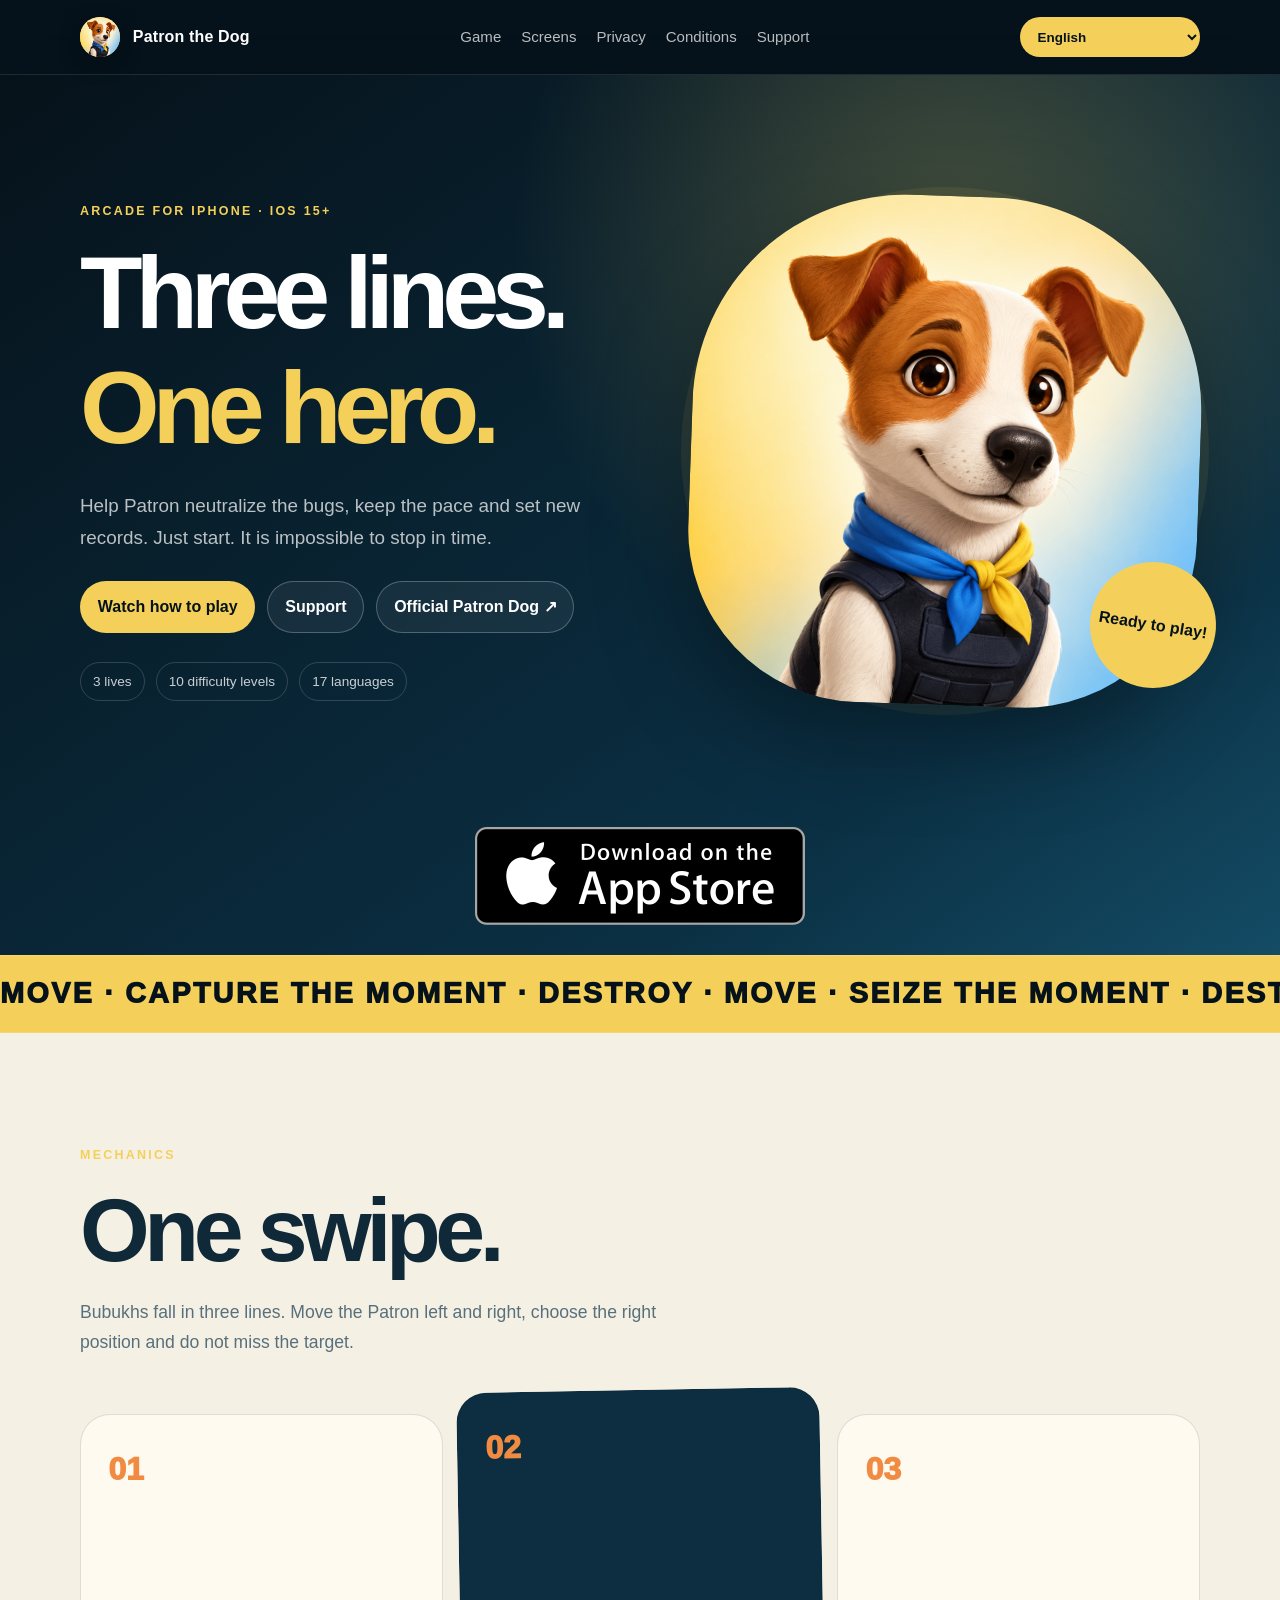
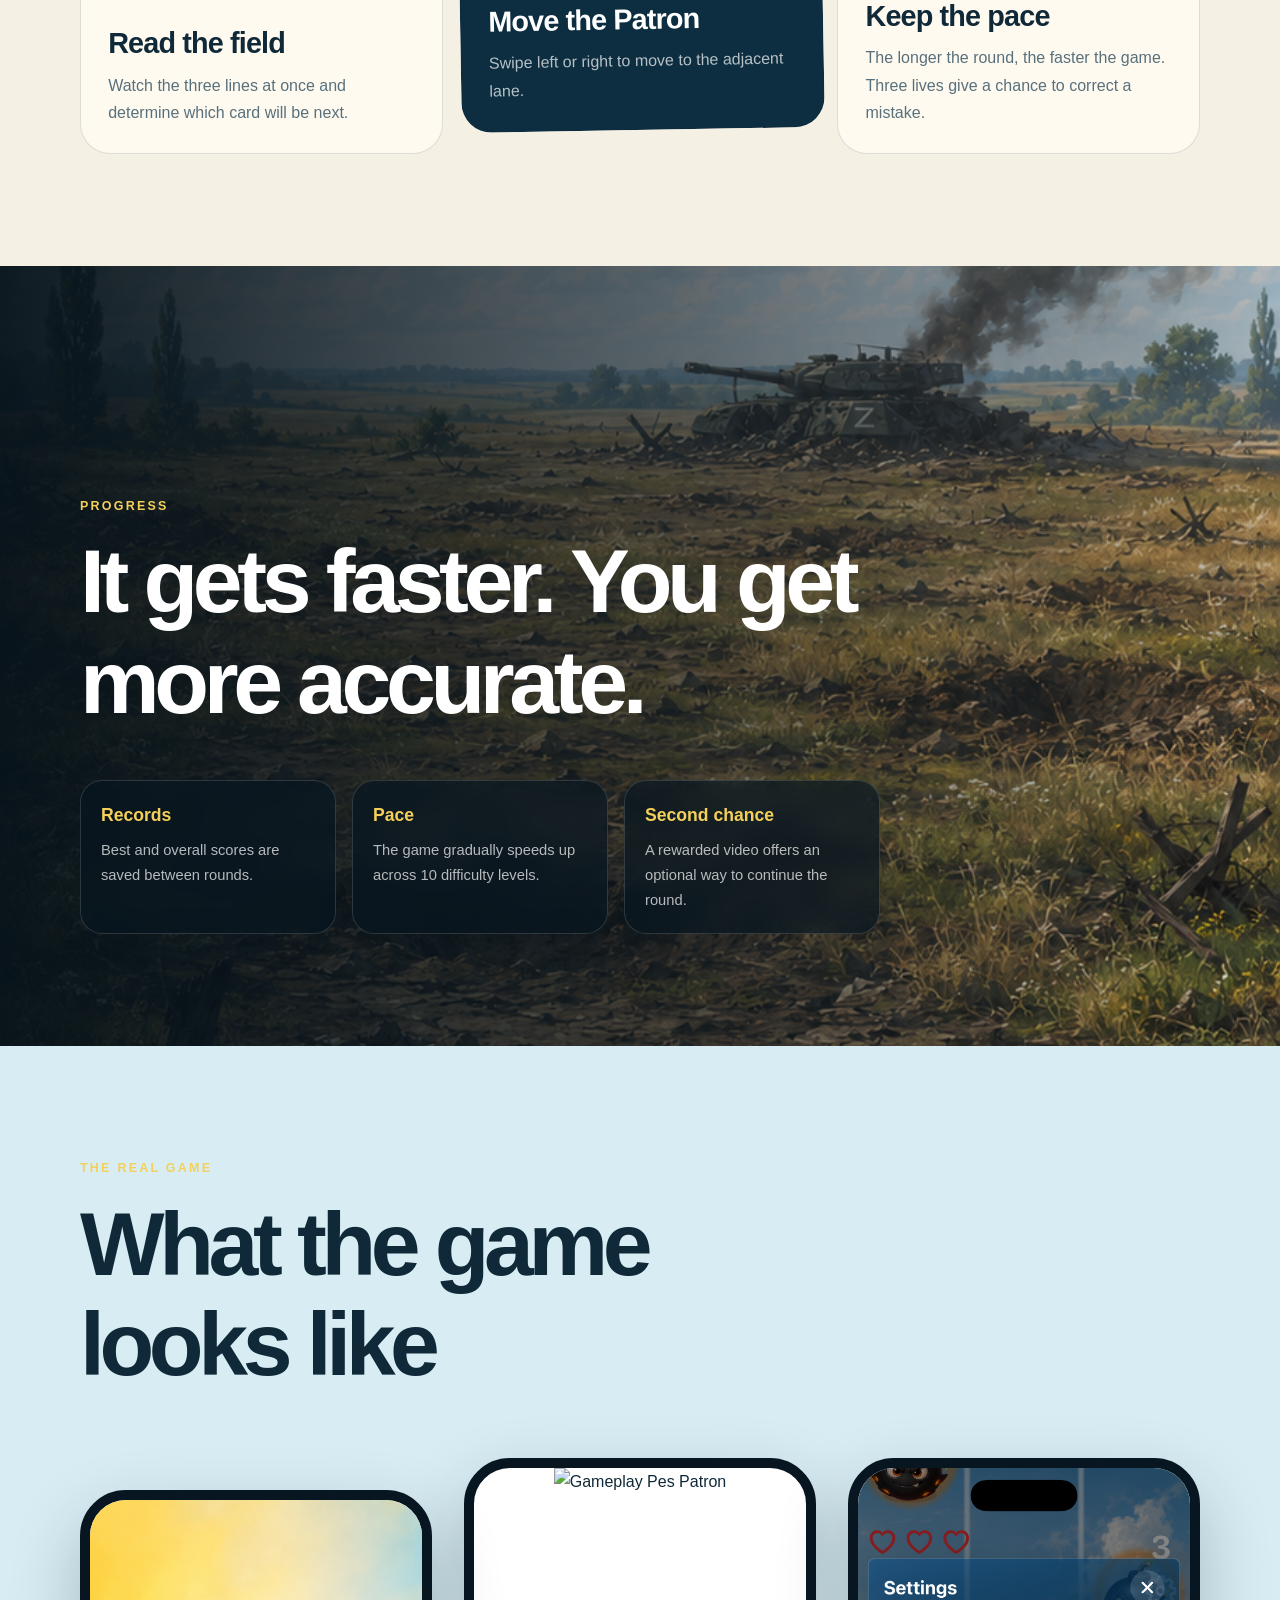
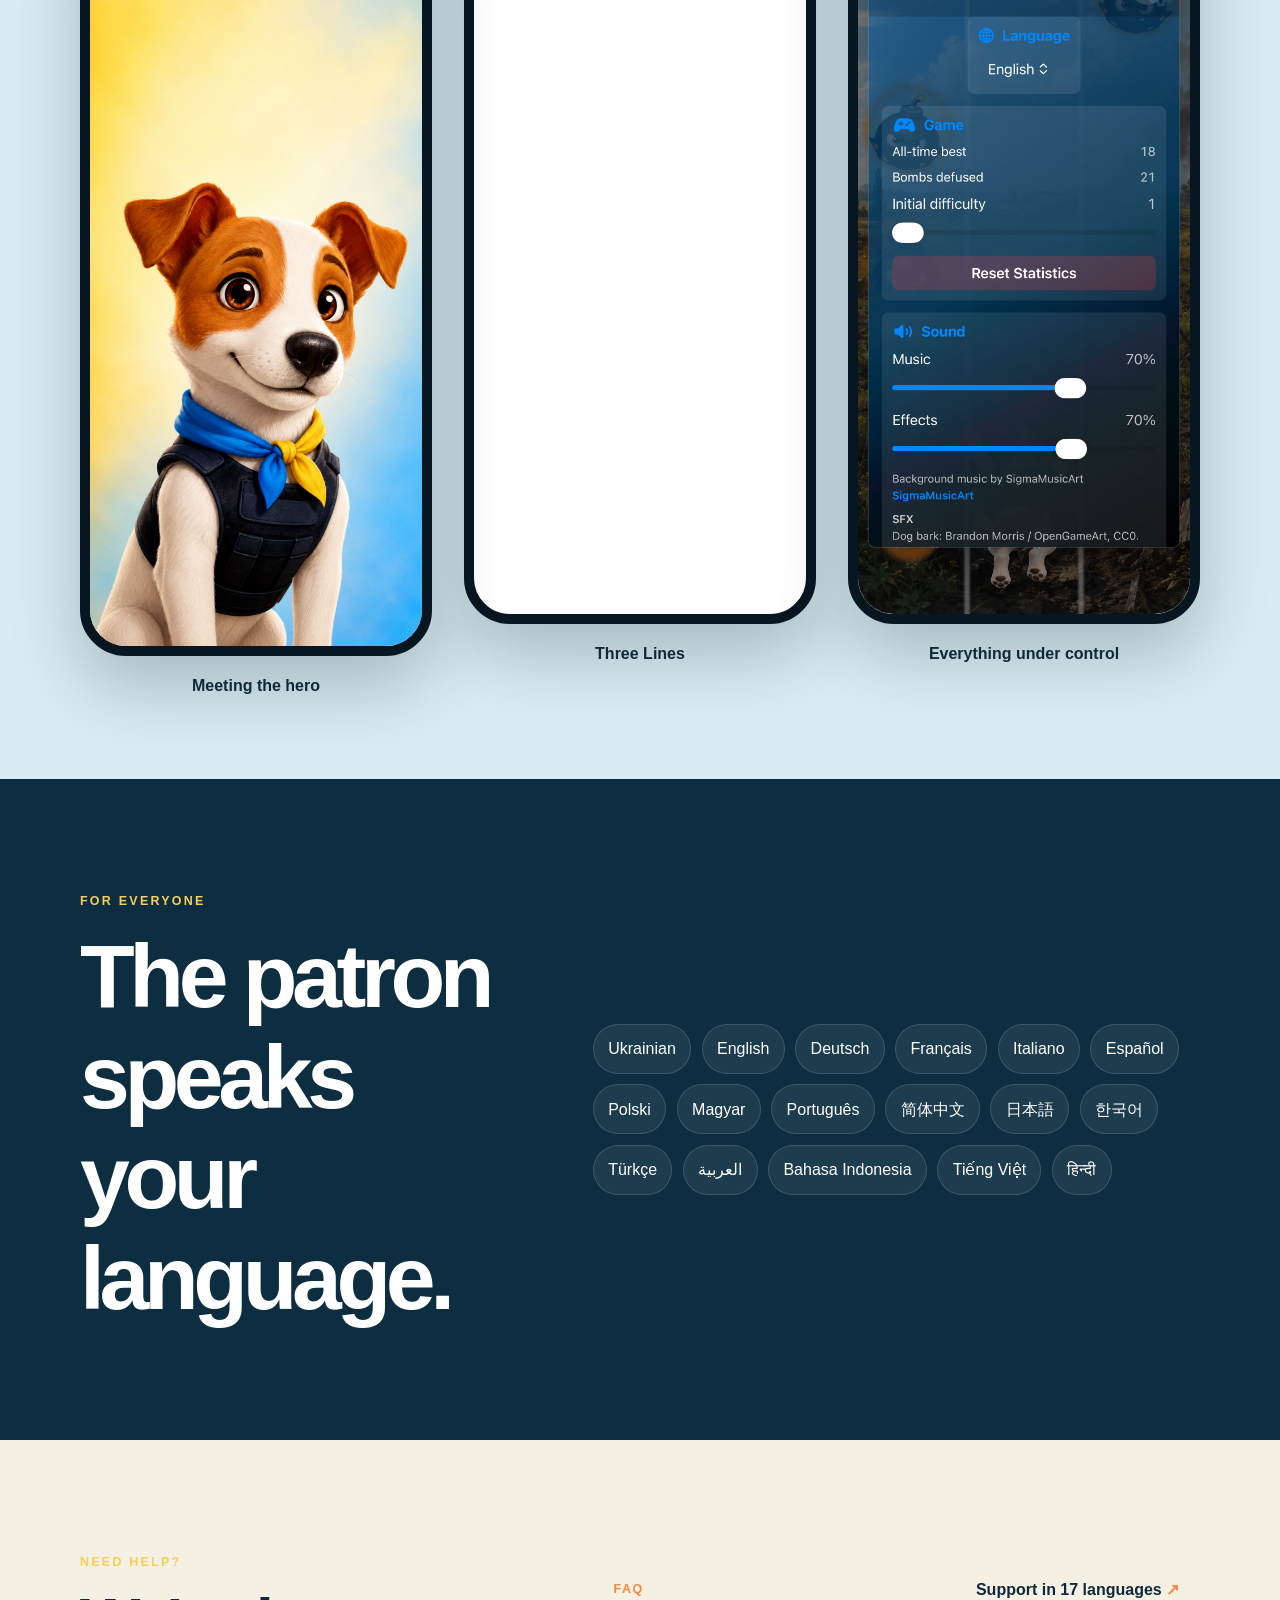
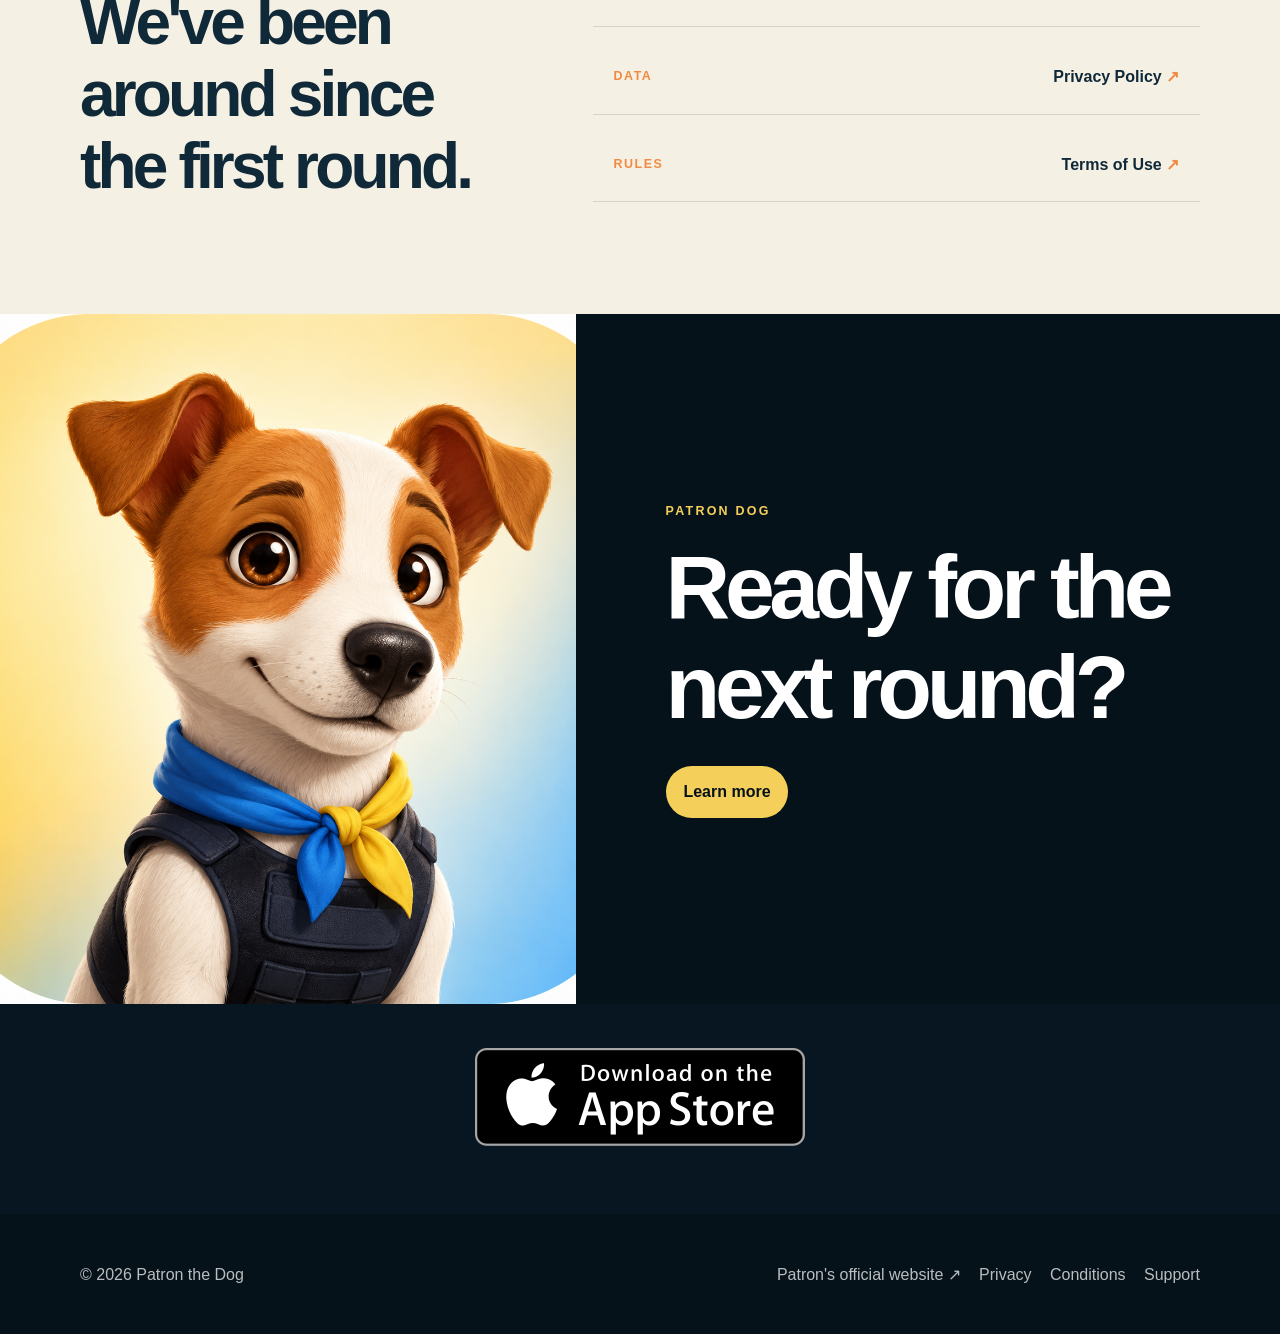
==== index.html @ f73c4d69 "Current public site" ====
<!doctype html>
<html lang="uk">
<head>
  <meta charset="utf-8">
  <meta name="viewport" content="width=device-width, initial-scale=1">
  <meta name="theme-color" content="#071621">
  <meta name="description" content="Пес Патрон — аркадна гра для iPhone про реакцію, три лінії та знешкодження бубухів.">
  <meta property="og:title" content="Пес Патрон — мобільна аркада">
  <meta property="og:description" content="Три лінії. Один відважний пес. Жодного зайвого бубуха.">
  <meta property="og:image" content="images/patron-portrait.png">
  <title>Пес Патрон — мобільна аркада</title>
  <link rel="icon" type="image/png" href="images/patron-portrait.png">
  <link rel="apple-touch-icon" href="images/patron-portrait.png">
  <link rel="stylesheet" href="site.css?v=5">
  <script src="page-translations.js?v=20260727-4" defer></script>
  <script src="site-i18n.js?v=20260727-3" defer></script>
  <script src="arcade-compliance.js?v=20260727-4" defer></script>
</head>
<body class="home" data-page="home">
  <a class="skip-link" href="#main" data-i18n="skip">Перейти до вмісту</a>
  <header class="topbar">
    <div class="shell topbar-inner">
      <a class="brand" href="index.html"><img class="brand-mark" src="images/patron-portrait.png" alt=""><span data-i18n="brand">Пес Патрон</span></a>
      <nav class="nav" aria-label="Навігація сайту" data-i18n-aria="navLabel">
        <a class="nav-link" href="#game" data-i18n="game">Гра</a>
        <a class="nav-link" href="#screens" data-i18n="screens">Екрани</a>
        <a class="nav-link" href="privacy.html" data-i18n="privacy">Конфіденційність</a>
        <a class="nav-link" href="terms.html" data-i18n="terms">Умови</a>
        <a class="nav-link" href="support.html" data-i18n="support">Підтримка</a>
      </nav>
      <div data-language-switcher></div>
    </div>
  </header>

  <main id="main">
    <section class="game-hero" data-page-fragment="hero">
      <div class="shell game-hero-grid">
        <div class="hero-copy">
          <p class="game-kicker">Аркада для iPhone · iOS 15+</p>
          <h1>Три лінії.<br><em>Один герой.</em></h1>
          <p class="hero-summary">Допоможіть Патрону знешкоджувати бубухи, тримати темп і ставити нові рекорди. Просто почати. Неможливо вчасно зупинитися.</p>
          <div class="hero-actions">
            <a class="button primary" href="#game">Дивитися, як грати</a>
            <a class="button ghost" href="support.html">Підтримка</a>
            <a class="button ghost" href="https://linktr.ee/patron_dsns" target="_blank" rel="noreferrer">Офіційний Пес Патрон ↗</a>
          </div>
          <div class="hero-facts"><span>3 життя</span><span>10 рівнів складності</span><span>17 мов</span></div>
        </div>
        <div class="hero-character">
          <div class="sun-disc"></div>
          <img src="images/patron-portrait.png" alt="Пес Патрон у синьо-жовтій хустці">
          <span class="hero-sticker">Готовий<br>до гри!</span>
        </div>
      </div>
      <div class="marquee" aria-hidden="true"><div>РУХАЙСЯ · ЛОВИ МОМЕНТ · ЗНЕШКОДЖУЙ · РУХАЙСЯ · ЛОВИ МОМЕНТ · ЗНЕШКОДЖУЙ ·</div></div>
    </section>

    <section class="game-section" id="game" data-page-fragment="game">
      <div class="shell">
        <div class="section-heading">
          <p class="game-kicker">Механіка</p>
          <h2>Один свайп.<br>Миттєве рішення.</h2>
          <p>Бубухи падають трьома лініями. Переміщуйте Патрона ліворуч і праворуч, обирайте правильну позицію та не пропускайте ціль.</p>
        </div>
        <div class="mechanic-grid">
          <article class="mechanic-card"><span>01</span><h3>Читайте поле</h3><p>Стежте одразу за трьома лініями й визначайте, який бубух буде наступним.</p></article>
          <article class="mechanic-card featured"><span>02</span><h3>Рухайте Патрона</h3><p>Проведіть пальцем ліворуч або праворуч, щоб перейти на сусідню лінію.</p></article>
          <article class="mechanic-card"><span>03</span><h3>Тримайте темп</h3><p>Що довше триває раунд, то швидша гра. Три життя дають шанс виправити помилку.</p></article>
        </div>
      </div>
    </section>

    <section class="battle-section" data-page-fragment="progress">
      <div class="battle-backdrop" role="img" aria-label="Ігрове поле з трьома лініями"></div>
      <div class="shell battle-copy">
        <p class="game-kicker">Прогрес</p>
        <h2>Стає швидше.<br>Ви стаєте точнішими.</h2>
        <div class="battle-points">
          <div><strong>Рекорди</strong><span>Найкращий і загальний рахунок зберігаються між раундами.</span></div>
          <div><strong>Темп</strong><span>Гра поступово прискорюється протягом 10 рівнів складності.</span></div>
          <div><strong>Другий шанс</strong><span>Винагороджуване відео дозволяє добровільно продовжити раунд.</span></div>
        </div>
      </div>
    </section>

    <section class="game-section screens-section" id="screens" data-page-fragment="screens">
      <div class="shell">
        <div class="section-heading wide">
          <div><p class="game-kicker">Справжня гра</p><h2>Як виглядає гра</h2></div>
        </div>
        <div class="phone-gallery">
          <figure class="phone phone-center"><div class="phone-screen"><img src="images/launch.png" alt="Стартовий екран із Патроном"></div><figcaption>Знайомство з героєм</figcaption></figure>
          <figure class="phone phone-tall"><div class="phone-screen"><img src="images/screenshot-gameplay.png?v=20260727-3" alt="Ігровий процес Пес Патрон"></div><figcaption>Три лінії</figcaption></figure>
          <figure class="phone phone-tall"><div class="phone-screen"><img src="images/screenshot-settings.png?v=20260727-3" alt=""></div><figcaption>Усе під контролем</figcaption></figure>
        </div>
      </div>
    </section>

    <section class="languages-band" data-page-fragment="languages">
      <div class="shell languages-grid">
        <div><p class="game-kicker">Для всіх</p><h2>Патрон говорить<br>вашою мовою.</h2></div>
        <div class="language-cloud" aria-label="Підтримувані мови">
          <span>Українська</span><span>English</span><span>Deutsch</span><span>Français</span><span>Italiano</span><span>Español</span><span>Polski</span><span>Magyar</span><span>Português</span><span>简体中文</span><span>日本語</span><span>한국어</span><span>Türkçe</span><span>العربية</span><span>Bahasa Indonesia</span><span>Tiếng Việt</span><span>हिन्दी</span>
        </div>
      </div>
    </section>

    <section class="game-section support-strip" data-page-fragment="support">
      <div class="shell support-strip-grid">
        <div><p class="game-kicker">Потрібна допомога?</p><h2>Ми поруч із першого раунду.</h2></div>
        <div class="support-links">
          <a href="support.html"><span>FAQ</span><strong>Підтримка 17 мовами</strong></a>
          <a href="privacy.html"><span>Дані</span><strong>Політика конфіденційності</strong></a>
          <a href="terms.html"><span>Правила</span><strong>Умови використання</strong></a>
        </div>
      </div>
    </section>

    <section class="final-game-cta" data-page-fragment="cta">
      <img src="images/patron-portrait.png" alt="" aria-hidden="true">
      <div><p class="game-kicker">Пес Патрон</p><h2>Готові до<br>наступного раунду?</h2><a class="button primary" href="support.html">Дізнатися більше</a></div>
    </section>

    <section class="app-store-band app-store-band-bottom" aria-label="App Store">
      <div class="shell app-store-band-inner">
        <a class="app-store-badge-link" href="https://apps.apple.com/" target="_blank" rel="noreferrer" aria-label="Download on the App Store">
          <img class="app-store-badge" src="images/app-store-badge.png" alt="Download on the App Store">
        </a>
      </div>
    </section>
  </main>

  <footer class="footer"><div class="shell footer-inner"><span>© 2026 <span data-i18n="brand">Пес Патрон</span></span><div class="footer-links"><a href="https://linktr.ee/patron_dsns" target="_blank" rel="noreferrer" data-i18n="officialSite">Офіційний сайт Патрона ↗</a><a href="privacy.html" data-i18n="privacy">Конфіденційність</a><a href="terms.html" data-i18n="terms">Умови</a><a href="support.html" data-i18n="support">Підтримка</a></div></div></footer>
</body>
</html>
---- site.css ----
:root {
  --ink: #06121a;
  --navy: #071621;
  --blue: #0c2e40;
  --blue-light: #164b64;
  --paper: #f5f0e4;
  --paper-2: #fffaf0;
  --text: #102938;
  --muted: #58707c;
  --line: rgba(16, 41, 56, 0.14);
  --yellow: #f4d05b;
  --orange: #f18b42;
  --teal: #63c5df;
  --sand: #9b783b;
  --white: #ffffff;
  --max: 1120px;
  --reading: 790px;
  --shadow: 0 24px 70px rgba(7, 22, 33, 0.12);
}

* {
  box-sizing: border-box;
}

html {
  scroll-behavior: smooth;
}

body {
  margin: 0;
  color: var(--text);
  background:
    radial-gradient(circle at 10% 12%, rgba(99, 197, 223, 0.12), transparent 24rem),
    linear-gradient(180deg, var(--paper-2), var(--paper));
  font-family: "Avenir Next", "Trebuchet MS", "Segoe UI", sans-serif;
  line-height: 1.7;
  text-rendering: optimizeLegibility;
  -webkit-font-smoothing: antialiased;
}

a {
  color: inherit;
  text-decoration: none;
}

a:not(.brand):not(.nav-link):not(.button):not(.page-card) {
  text-decoration-color: rgba(16, 41, 56, 0.35);
  text-underline-offset: 0.18em;
}

.shell {
  width: min(var(--max), calc(100% - 32px));
  margin-inline: auto;
}

.skip-link {
  position: fixed;
  top: 12px;
  left: 12px;
  z-index: 100;
  padding: 0.65rem 0.9rem;
  border-radius: 999px;
  color: var(--white);
  background: var(--ink);
  transform: translateY(-180%);
}

.skip-link:focus {
  transform: none;
}

.topbar {
  position: sticky;
  top: 0;
  z-index: 50;
  border-bottom: 1px solid rgba(255, 255, 255, 0.1);
  color: var(--white);
  background: rgba(6, 18, 26, 0.93);
  backdrop-filter: blur(18px);
}

.topbar-inner {
  min-height: 74px;
  display: flex;
  align-items: center;
  justify-content: space-between;
  gap: 1.5rem;
}

.brand {
  display: inline-flex;
  align-items: center;
  gap: 0.8rem;
  font-weight: 800;
  letter-spacing: 0.01em;
}

.brand-mark {
  width: 2.5rem;
  height: 2.5rem;
  display: block;
  flex: 0 0 2.5rem;
  border-radius: 50%;
  object-fit: cover;
  object-position: center 28%;
  background: var(--yellow);
  box-shadow: 0 8px 22px rgba(0, 0, 0, 0.25);
}

.nav {
  display: flex;
  align-items: center;
  gap: 1.25rem;
}

.nav-link {
  color: rgba(255, 255, 255, 0.72);
  font-size: 0.94rem;
  transition: color 160ms ease;
}

.nav-link:hover,
.nav-link[aria-current="page"] {
  color: var(--yellow);
}

.nav-link.button {
  padding: 0.62rem 0.92rem;
  color: var(--ink);
  background: var(--yellow);
  border-radius: 999px;
  font-weight: 800;
}

.legal-hero {
  position: relative;
  overflow: hidden;
  color: var(--white);
  background:
    radial-gradient(circle at 82% 15%, rgba(244, 208, 91, 0.23), transparent 20rem),
    radial-gradient(circle at 12% 88%, rgba(99, 197, 223, 0.22), transparent 24rem),
    linear-gradient(145deg, var(--navy), var(--blue) 72%, var(--blue-light));
}

.legal-hero::after {
  content: "";
  position: absolute;
  right: 7%;
  bottom: -5.5rem;
  width: 17rem;
  height: 17rem;
  border: 2.8rem dotted rgba(255, 255, 255, 0.08);
  border-radius: 50%;
  transform: rotate(17deg);
}

.legal-hero-inner {
  position: relative;
  z-index: 1;
  min-height: 400px;
  display: grid;
  align-content: center;
  padding-block: 5.5rem;
}

.language-control {
  width: fit-content;
  display: grid;
  grid-template-columns: auto minmax(180px, 1fr);
  align-items: center;
  gap: 0.75rem;
  margin-bottom: 1.5rem;
  padding: 0.45rem 0.5rem 0.45rem 0.85rem;
  border: 1px solid rgba(255, 255, 255, 0.18);
  border-radius: 999px;
  color: rgba(255, 255, 255, 0.75);
  background: rgba(255, 255, 255, 0.07);
  font-size: 0.84rem;
  font-weight: 700;
}

.language-control select {
  min-height: 38px;
  padding: 0 2.2rem 0 0.85rem;
  border: 0;
  border-radius: 999px;
  color: var(--ink);
  background: var(--yellow);
  font: inherit;
  font-weight: 800;
  cursor: pointer;
}

.topbar .language-control {
  flex: 0 0 auto;
  grid-template-columns: 1fr;
  gap: 0;
  margin: 0;
  padding: 0;
  border: 0;
  background: transparent;
}

.topbar .language-control label {
  position: absolute;
  width: 1px;
  height: 1px;
  overflow: hidden;
  clip: rect(0 0 0 0);
  white-space: nowrap;
}

.topbar .language-control select {
  min-height: 40px;
  max-width: 180px;
}

[dir="rtl"] .language-control select {
  padding: 0 0.85rem 0 2.2rem;
}

.kicker {
  margin: 0 0 0.8rem;
  color: var(--yellow);
  font-size: 0.78rem;
  font-weight: 800;
  letter-spacing: 0.16em;
  text-transform: uppercase;
}

h1,
h2,
h3 {
  line-height: 1.12;
  letter-spacing: -0.03em;
  hyphens: none;
  overflow-wrap: normal;
  word-break: normal;
}

h1 {
  max-width: 820px;
  margin: 0;
  font-size: clamp(2.9rem, 7vw, 6.4rem);
}

.legal-hero .lead {
  max-width: 700px;
  margin: 1.25rem 0 0;
  color: rgba(255, 255, 255, 0.74);
  font-size: clamp(1.05rem, 2vw, 1.3rem);
}

.hero-actions {
  display: flex;
  flex-wrap: wrap;
  gap: 0.75rem;
  margin-top: 1.7rem;
}

.button {
  display: inline-flex;
  align-items: center;
  justify-content: center;
  min-height: 48px;
  padding: 0.72rem 1.05rem;
  border: 1px solid transparent;
  border-radius: 999px;
  font-weight: 800;
}

.button.primary {
  color: var(--ink);
  background: var(--yellow);
}

.button.ghost {
  color: var(--white);
  border-color: rgba(255, 255, 255, 0.25);
  background: rgba(255, 255, 255, 0.06);
}

.app-store-band {
  width: 100%;
}

.app-store-band-top {
  padding: 2rem 0 1.85rem;
}

.app-store-band-bottom {
  padding: 2.75rem 0 4.25rem;
}

.app-store-band-inner {
  display: flex;
  justify-content: center;
}

.app-store-badge-link {
  display: inline-block;
}

.app-store-badge {
  display: block;
  width: min(330px, 82vw);
  height: auto;
}

.content-wrap {
  display: grid;
  grid-template-columns: minmax(0, var(--reading)) 220px;
  gap: 4rem;
  align-items: start;
  padding-block: 5rem;
}

.document h2,
.support-section h2 {
  margin: 3.4rem 0 1rem;
  font-size: clamp(1.75rem, 4vw, 2.55rem);
}

.document h2:first-child {
  margin-top: 0;
}

.document h3 {
  margin: 2.2rem 0 0.7rem;
  font-size: 1.2rem;
}

.document p,
.document li {
  color: #365361;
}

.document a,
.faq a {
  text-decoration: underline;
  text-decoration-thickness: 1px;
}

.document ul {
  padding-left: 1.25rem;
}

.document li + li {
  margin-top: 0.5rem;
}

.summary {
  padding: 1.4rem;
  border: 1px solid rgba(241, 139, 66, 0.24);
  border-radius: 22px;
  background: rgba(244, 208, 91, 0.16);
}

.summary strong {
  display: block;
  margin-bottom: 0.35rem;
  color: var(--text);
}

.toc {
  position: sticky;
  top: 104px;
  padding: 1.25rem;
  border: 1px solid var(--line);
  border-radius: 20px;
  background: rgba(255, 250, 240, 0.78);
}

.toc strong {
  display: block;
  margin-bottom: 0.65rem;
}

.toc a {
  display: block;
  padding: 0.32rem 0;
  color: var(--muted);
  font-size: 0.9rem;
}

.toc a:hover {
  color: var(--text);
}

.support-main {
  padding-block: 5rem;
}

.support-intro {
  display: grid;
  grid-template-columns: repeat(3, 1fr);
  gap: 1rem;
}

.stat-card {
  min-height: 160px;
  padding: 1.4rem;
  border: 1px solid var(--line);
  border-radius: 24px;
  background: rgba(255, 255, 255, 0.52);
}

.stat-card span {
  display: block;
  margin-bottom: 1rem;
  color: var(--orange);
  font-size: 1.75rem;
  font-weight: 900;
}

.stat-card strong {
  display: block;
  font-size: 1.1rem;
}

.stat-card p {
  margin: 0.35rem 0 0;
  color: var(--muted);
}

.support-section {
  max-width: 900px;
  margin-inline: auto;
}

.faq {
  display: grid;
  gap: 0.7rem;
}

.faq details {
  border: 1px solid var(--line);
  border-radius: 18px;
  background: rgba(255, 255, 255, 0.56);
  overflow: hidden;
}

.faq details[open] {
  background: var(--white);
  box-shadow: 0 14px 36px rgba(7, 22, 33, 0.07);
}

.faq summary {
  position: relative;
  padding: 1.05rem 3.2rem 1.05rem 1.15rem;
  cursor: pointer;
  list-style: none;
  font-weight: 800;
}

.faq summary::-webkit-details-marker {
  display: none;
}

.faq summary::after {
  content: "+";
  position: absolute;
  top: 50%;
  right: 1.15rem;
  width: 1.65rem;
  height: 1.65rem;
  display: grid;
  place-items: center;
  border-radius: 50%;
  color: var(--ink);
  background: var(--yellow);
  transform: translateY(-50%);
}

.faq details[open] summary::after {
  content: "−";
}

.faq-answer {
  padding: 0 1.15rem 1.15rem;
  color: #365361;
}

.faq-answer p {
  margin: 0;
}

.link-grid {
  display: grid;
  grid-template-columns: repeat(2, 1fr);
  gap: 1rem;
  margin-top: 4rem;
}

.page-card {
  position: relative;
  min-height: 170px;
  padding: 1.35rem;
  border-radius: 24px;
  color: var(--white);
  background: linear-gradient(145deg, var(--navy), var(--blue-light));
  box-shadow: var(--shadow);
}

.page-card span {
  color: var(--yellow);
  font-size: 0.78rem;
  font-weight: 800;
  letter-spacing: 0.12em;
  text-transform: uppercase;
}

.page-card strong {
  display: block;
  margin-top: 1.7rem;
  font-size: 1.35rem;
}

.page-card::after {
  content: "↗";
  position: absolute;
  right: 1.25rem;
  bottom: 1.15rem;
  color: var(--teal);
  font-size: 1.5rem;
}

.updated {
  margin-top: 3rem;
  color: var(--muted);
  font-size: 0.9rem;
}

.footer {
  color: rgba(255, 255, 255, 0.72);
  background: var(--ink);
}

.footer-inner {
  min-height: 120px;
  display: flex;
  align-items: center;
  justify-content: space-between;
  gap: 1.5rem;
}

.footer-links {
  display: flex;
  flex-wrap: wrap;
  justify-content: flex-end;
  gap: 1.15rem;
}

.footer a:hover {
  color: var(--yellow);
}

@media (max-width: 820px) {
  .topbar-inner {
    position: relative;
    min-height: 0;
    display: grid;
    grid-template-columns: minmax(0, 1fr) auto;
    align-items: center;
    gap: 0.65rem 0.85rem;
    padding-block: 0.75rem 0.6rem;
  }

  .topbar .language-control {
    position: static;
    grid-column: 2;
    grid-row: 1;
    width: auto;
  }

  .topbar .language-control select {
    width: 138px;
    max-width: 34vw;
  }

  .nav {
    grid-column: 1 / -1;
    grid-row: 2;
    width: 100%;
    gap: 0.85rem;
    overflow-x: auto;
    padding-bottom: 0.15rem;
    scrollbar-width: none;
  }

  .nav::-webkit-scrollbar {
    display: none;
  }

  .nav-link {
    white-space: nowrap;
  }

  .nav-link.button {
    display: none;
  }

  .legal-hero-inner {
    min-height: 350px;
    padding-block: 4rem;
  }

  .content-wrap {
    grid-template-columns: 1fr;
    gap: 2rem;
  }

  .toc {
    position: static;
    grid-row: 1;
  }

  .support-intro {
    grid-template-columns: 1fr;
  }
}

@media (max-width: 600px) {
  h1 {
    font-size: 3rem;
  }

  .language-control {
    width: 100%;
    grid-template-columns: 1fr;
    border-radius: 20px;
  }

  .topbar .language-control {
    width: auto;
  }

  .link-grid {
    grid-template-columns: 1fr;
  }

  .footer-inner {
    align-items: flex-start;
    flex-direction: column;
    padding-block: 2rem;
  }

  .footer-links {
    justify-content: flex-start;
  }
}

@media (prefers-reduced-motion: reduce) {
  html {
    scroll-behavior: auto;
  }
}

/* Home page */
.home {
  color: var(--white);
  background: var(--navy);
}

.home .topbar {
  background: rgba(6, 18, 26, 0.82);
}

.game-hero {
  overflow: hidden;
  background:
    radial-gradient(circle at 75% 18%, rgba(244, 208, 91, 0.26), transparent 28rem),
    linear-gradient(145deg, #06121a, #0b3044 72%, #15516b);
}

.game-hero-grid {
  min-height: 720px;
  display: grid;
  grid-template-columns: 1.05fr 0.95fr;
  align-items: center;
  gap: 3rem;
  padding-block: 5rem 3rem;
}

.game-kicker {
  margin: 0 0 0.9rem;
  color: var(--yellow);
  font-size: 0.78rem;
  font-weight: 900;
  letter-spacing: 0.18em;
  text-transform: uppercase;
}

.hero-copy h1 {
  margin: 0;
  font-size: clamp(4rem, 8vw, 7.5rem);
  letter-spacing: -0.07em;
}

.hero-copy h1 em {
  color: var(--yellow);
  font-style: normal;
}

.hero-summary {
  max-width: 650px;
  margin: 1.5rem 0 0;
  color: rgba(255, 255, 255, 0.72);
  font-size: 1.18rem;
}

.hero-facts {
  display: flex;
  flex-wrap: wrap;
  gap: 0.7rem;
  margin-top: 1.8rem;
}

.hero-facts span {
  padding: 0.45rem 0.75rem;
  border: 1px solid rgba(255, 255, 255, 0.16);
  border-radius: 999px;
  color: rgba(255, 255, 255, 0.78);
  font-size: 0.85rem;
}

.hero-character {
  position: relative;
  min-height: 570px;
  display: grid;
  place-items: center;
}

.hero-character img {
  position: relative;
  z-index: 2;
  width: min(100%, 560px);
  border-radius: 42% 42% 34% 34%;
  box-shadow: 0 34px 90px rgba(0, 0, 0, 0.36);
  transform: rotate(2deg);
}

.sun-disc {
  position: absolute;
  width: 460px;
  height: 460px;
  border-radius: 50%;
  background: var(--yellow);
  box-shadow: 0 0 0 34px rgba(244, 208, 91, 0.08);
}

.hero-sticker {
  position: absolute;
  z-index: 3;
  right: -1rem;
  bottom: 3rem;
  width: 126px;
  height: 126px;
  display: grid;
  place-items: center;
  border-radius: 50%;
  color: var(--ink);
  background: var(--yellow);
  font-weight: 900;
  line-height: 1.05;
  text-align: center;
  transform: rotate(9deg);
}

.marquee {
  overflow: hidden;
  border-block: 1px solid rgba(255, 255, 255, 0.12);
  color: var(--ink);
  background: var(--yellow);
  font-size: clamp(1rem, 2.5vw, 1.8rem);
  font-weight: 950;
  letter-spacing: 0.08em;
  white-space: nowrap;
}

.marquee div {
  width: max-content;
  padding-block: 0.85rem;
  animation: ticker 22s linear infinite;
}

@keyframes ticker {
  to { transform: translateX(-50%); }
}

.game-section {
  padding-block: 7rem;
  color: var(--text);
  background: var(--paper);
}

.section-heading {
  max-width: 760px;
}

.section-heading h2,
.battle-copy h2,
.languages-grid h2,
.support-strip h2,
.final-game-cta h2 {
  margin: 0;
  font-size: clamp(3rem, 7vw, 6.4rem);
  letter-spacing: -0.06em;
}

.section-heading > p:last-child {
  max-width: 620px;
  color: var(--muted);
  font-size: 1.1rem;
}

.section-heading.wide {
  max-width: none;
  display: grid;
  grid-template-columns: 1.25fr 0.75fr;
  align-items: end;
  gap: 3rem;
}

.mechanic-grid {
  display: grid;
  grid-template-columns: repeat(3, 1fr);
  gap: 1rem;
  margin-top: 3.5rem;
}

.mechanic-card {
  min-height: 340px;
  display: flex;
  flex-direction: column;
  padding: 1.7rem;
  border: 1px solid var(--line);
  border-radius: 30px;
  background: var(--paper-2);
}

.mechanic-card.featured {
  color: var(--white);
  background: var(--blue);
  transform: translateY(-1.5rem) rotate(-1deg);
}

.mechanic-card > span {
  color: var(--orange);
  font-size: 2rem;
  font-weight: 950;
}

.mechanic-card h3 {
  margin: auto 0 0.75rem;
  font-size: 1.8rem;
}

.mechanic-card p {
  margin: 0;
  color: var(--muted);
}

.mechanic-card.featured p {
  color: rgba(255, 255, 255, 0.7);
}

.battle-section {
  position: relative;
  min-height: 780px;
  display: grid;
  align-items: end;
  overflow: hidden;
  background: #071621;
}

.battle-backdrop {
  position: absolute;
  inset: 0;
  background:
    linear-gradient(90deg, rgba(6, 18, 26, 0.96), rgba(6, 18, 26, 0.56) 55%, rgba(6, 18, 26, 0.1)),
    url("images/gameBackground.png") center 58% / cover;
}

.battle-copy {
  position: relative;
  z-index: 2;
  padding-block: 7rem;
}

.battle-copy h2 {
  max-width: 850px;
}

.battle-points {
  max-width: 800px;
  display: grid;
  grid-template-columns: repeat(3, 1fr);
  gap: 1rem;
  margin-top: 3rem;
}

.battle-points div {
  padding: 1.25rem;
  border: 1px solid rgba(255, 255, 255, 0.14);
  border-radius: 22px;
  background: rgba(7, 22, 33, 0.66);
  backdrop-filter: blur(12px);
}

.battle-points strong,
.battle-points span {
  display: block;
}

.battle-points strong {
  color: var(--yellow);
  font-size: 1.1rem;
}

.battle-points span {
  margin-top: 0.45rem;
  color: rgba(255, 255, 255, 0.7);
  font-size: 0.92rem;
}

.screens-section {
  overflow: hidden;
  background: #d8edf3;
}

.phone-gallery {
  display: grid;
  grid-template-columns: repeat(3, 1fr);
  align-items: center;
  gap: 2rem;
  margin-top: 4rem;
  direction: ltr;
}

.phone {
  margin: 0;
  text-align: center;
}

.phone-screen {
  aspect-ratio: 1206 / 2622;
  overflow: hidden;
  border: 10px solid #071621;
  border-radius: 46px;
  background: #fff;
  box-shadow: 0 30px 70px rgba(7, 22, 33, 0.24);
}

.phone-screen img {
  width: 100%;
  height: 100%;
  object-fit: cover;
}

.phone-screen.crop-top img {
  height: 116%;
  object-position: center bottom;
}

.phone-center {
  transform: translateY(2rem);
}

.phone figcaption {
  margin-top: 1rem;
  font-weight: 900;
}

[dir="rtl"] .phone figcaption {
  direction: rtl;
}

.languages-band {
  padding-block: 7rem;
  background: var(--blue);
}

.languages-grid {
  display: grid;
  grid-template-columns: 0.85fr 1.15fr;
  gap: 4rem;
  align-items: center;
}

.language-cloud {
  display: flex;
  flex-wrap: wrap;
  gap: 0.65rem;
}

.language-cloud span {
  padding: 0.65rem 0.9rem;
  border: 1px solid rgba(255, 255, 255, 0.15);
  border-radius: 999px;
  background: rgba(255, 255, 255, 0.07);
}

.support-strip-grid {
  display: grid;
  grid-template-columns: 0.85fr 1.15fr;
  gap: 4rem;
}

.support-strip h2 {
  font-size: clamp(2.6rem, 5vw, 4.8rem);
}

.support-links {
  display: grid;
  gap: 0.75rem;
}

.support-links a {
  display: flex;
  align-items: center;
  justify-content: space-between;
  gap: 1rem;
  padding: 1.15rem 1.3rem;
  border-bottom: 1px solid var(--line);
}

.support-links span {
  color: var(--orange);
  font-size: 0.78rem;
  font-weight: 900;
  letter-spacing: 0.12em;
  text-transform: uppercase;
}

.support-links strong::after {
  content: " ↗";
  color: var(--orange);
}

.final-game-cta {
  min-height: 690px;
  display: grid;
  grid-template-columns: 0.9fr 1.1fr;
  align-items: center;
  overflow: hidden;
  color: var(--white);
  background: var(--ink);
}

.final-game-cta > img {
  width: 100%;
  height: 690px;
  object-fit: cover;
  object-position: center 30%;
}

.final-game-cta > div {
  padding: 4rem 7vw;
}

.final-game-cta h2 + .button {
  margin-top: 1.75rem;
}

.final-game-cta .app-store-button {
  display: flex;
  width: fit-content;
  margin-top: 1rem;
}

@media (max-width: 900px) {
  .game-hero-grid,
  .section-heading.wide,
  .languages-grid,
  .support-strip-grid {
    grid-template-columns: 1fr;
  }

  .game-hero-grid {
    padding-top: 4rem;
  }

  .mechanic-grid,
  .battle-points {
    grid-template-columns: 1fr;
  }

  .mechanic-card.featured {
    transform: none;
  }

  .phone-gallery {
    width: 100vw;
    display: flex;
    align-items: flex-start;
    gap: 1.1rem;
    margin-inline: calc(50% - 50vw);
    padding: 1rem max(1rem, calc((100vw - var(--max)) / 2));
    overflow-x: auto;
    overscroll-behavior-inline: contain;
    scroll-padding-inline: 1rem;
    scroll-snap-type: x mandatory;
    scrollbar-color: var(--blue-light) rgba(7, 22, 33, 0.12);
    scrollbar-width: thin;
    touch-action: pan-x;
    transform: none;
    -webkit-overflow-scrolling: touch;
  }

  .phone-gallery::-webkit-scrollbar {
    height: 7px;
  }

  .phone-gallery::-webkit-scrollbar-track {
    background: rgba(7, 22, 33, 0.1);
  }

  .phone-gallery::-webkit-scrollbar-thumb {
    border-radius: 999px;
    background: var(--blue-light);
  }

  .phone {
    flex: 0 0 clamp(230px, 72vw, 310px);
    scroll-snap-align: center;
    scroll-snap-stop: always;
  }

  .phone-center {
    transform: none;
  }

  .final-game-cta {
    grid-template-columns: 1fr;
  }

  .final-game-cta > img {
    height: 480px;
  }
}

@media (max-width: 600px) {
  .game-hero-grid {
    min-height: 0;
  }

  .hero-character {
    min-height: 420px;
  }

  .sun-disc {
    width: 330px;
    height: 330px;
  }

  .hero-sticker {
    right: 0;
    width: 100px;
    height: 100px;
  }

  .game-section,
  .languages-band {
    padding-block: 5rem;
  }

  .phone-gallery {
    gap: 1rem;
  }

  .phone-screen {
    border-width: 6px;
    border-radius: 28px;
  }
}

@media (max-width: 360px) {
  .brand > span:last-child {
    display: none;
  }

  .topbar .language-control select {
    width: 128px;
    max-width: 42vw;
  }
}
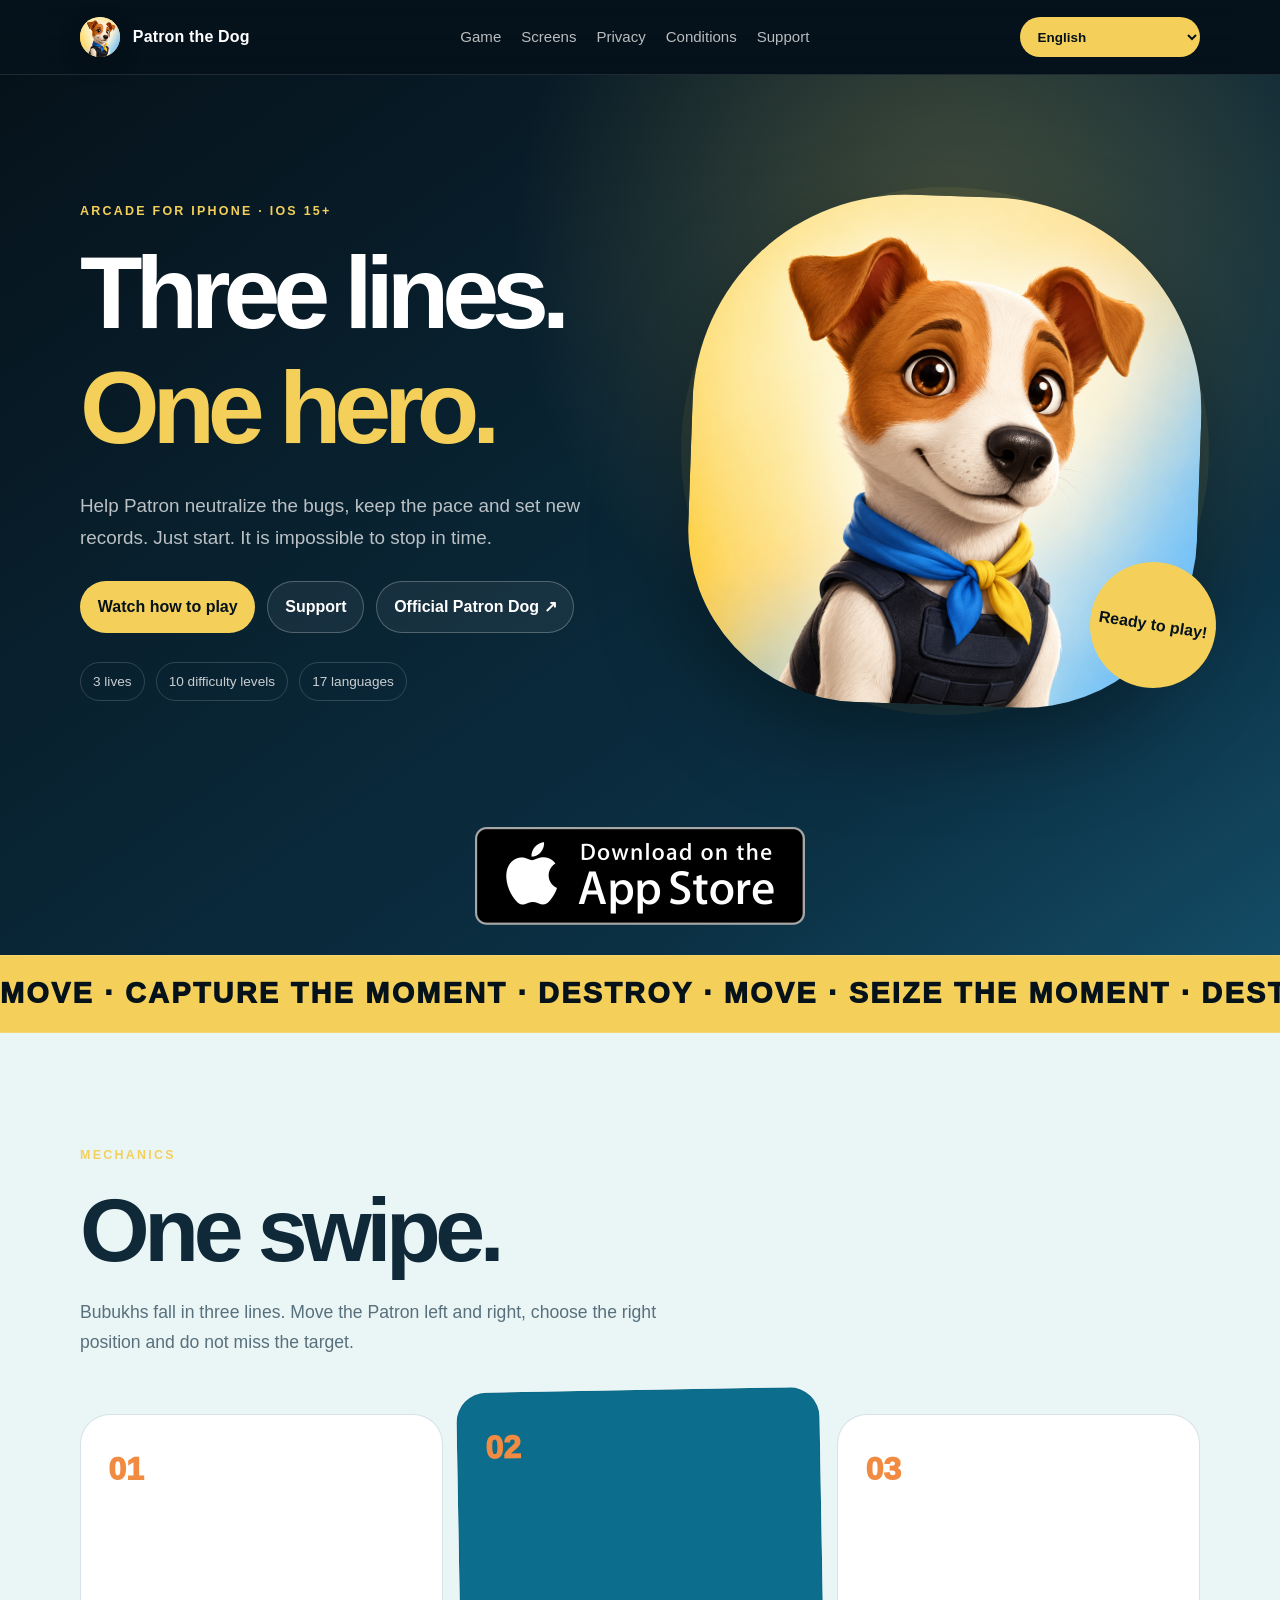
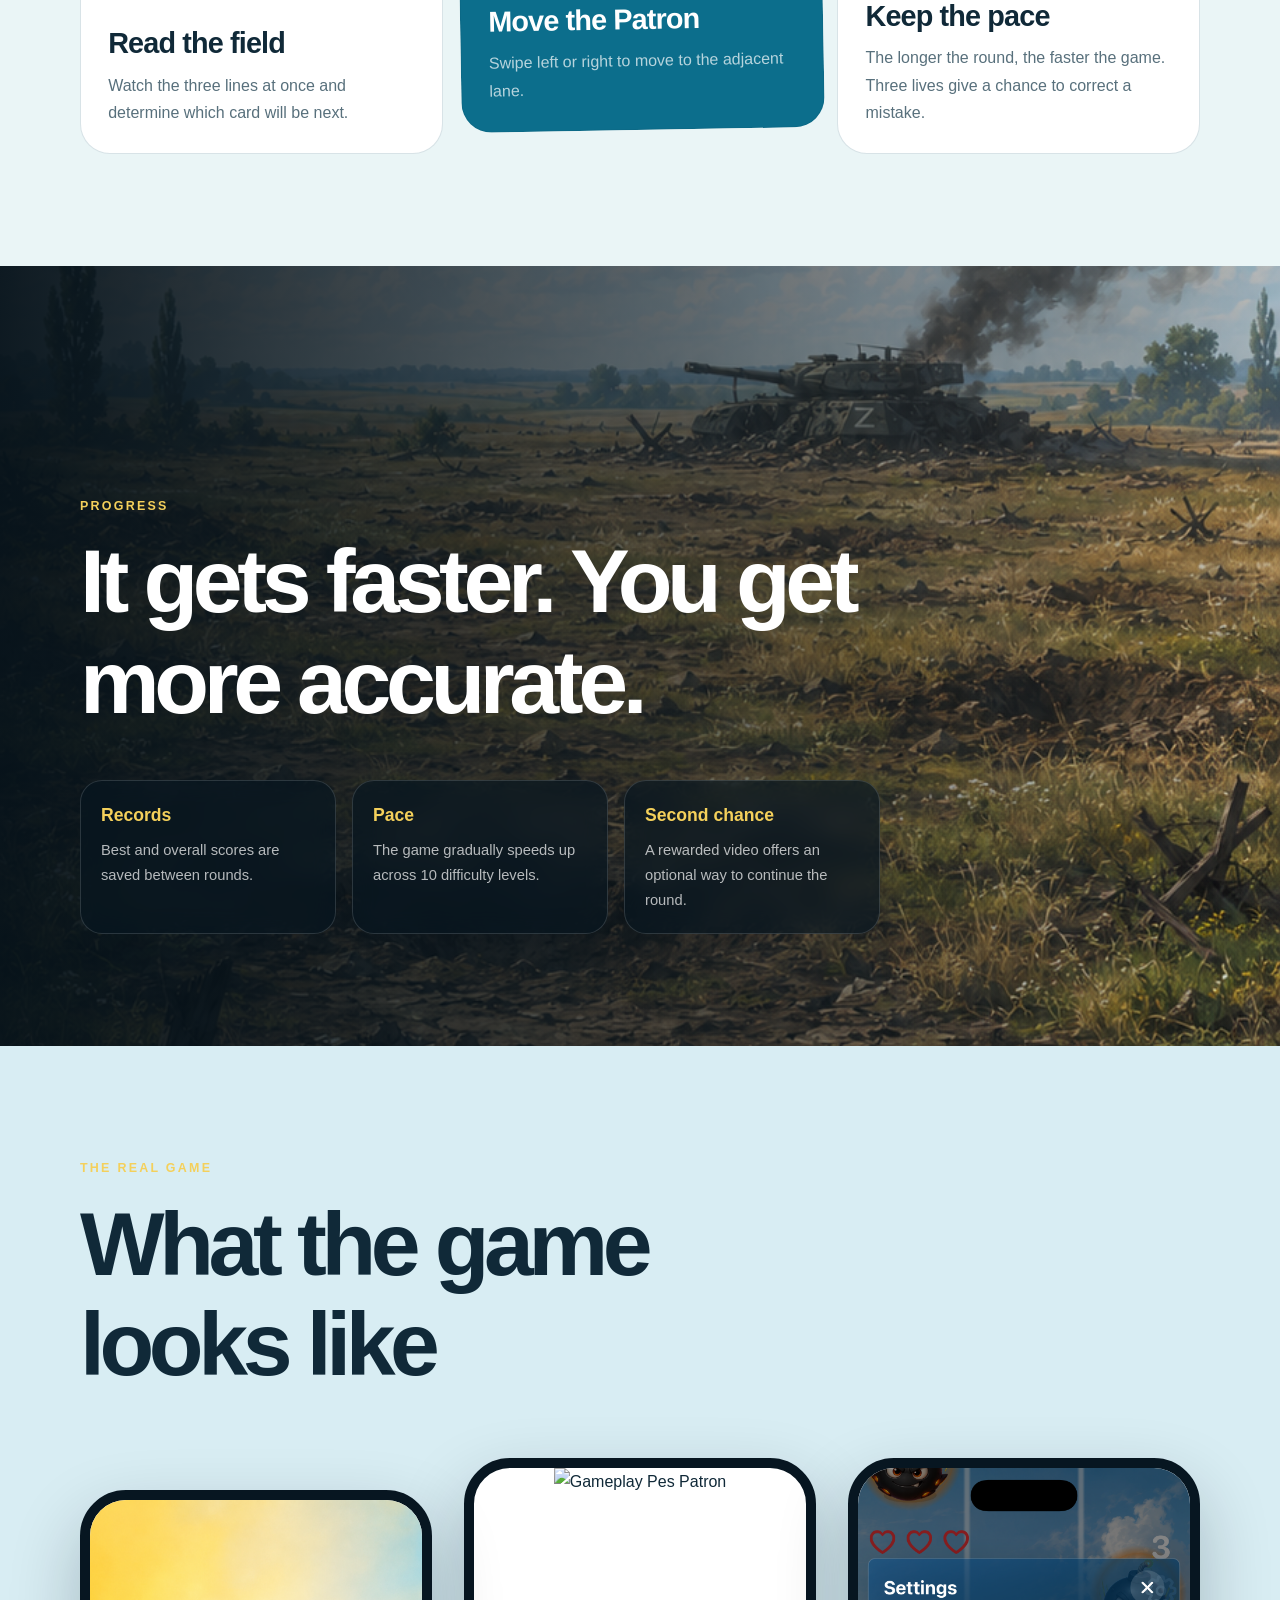
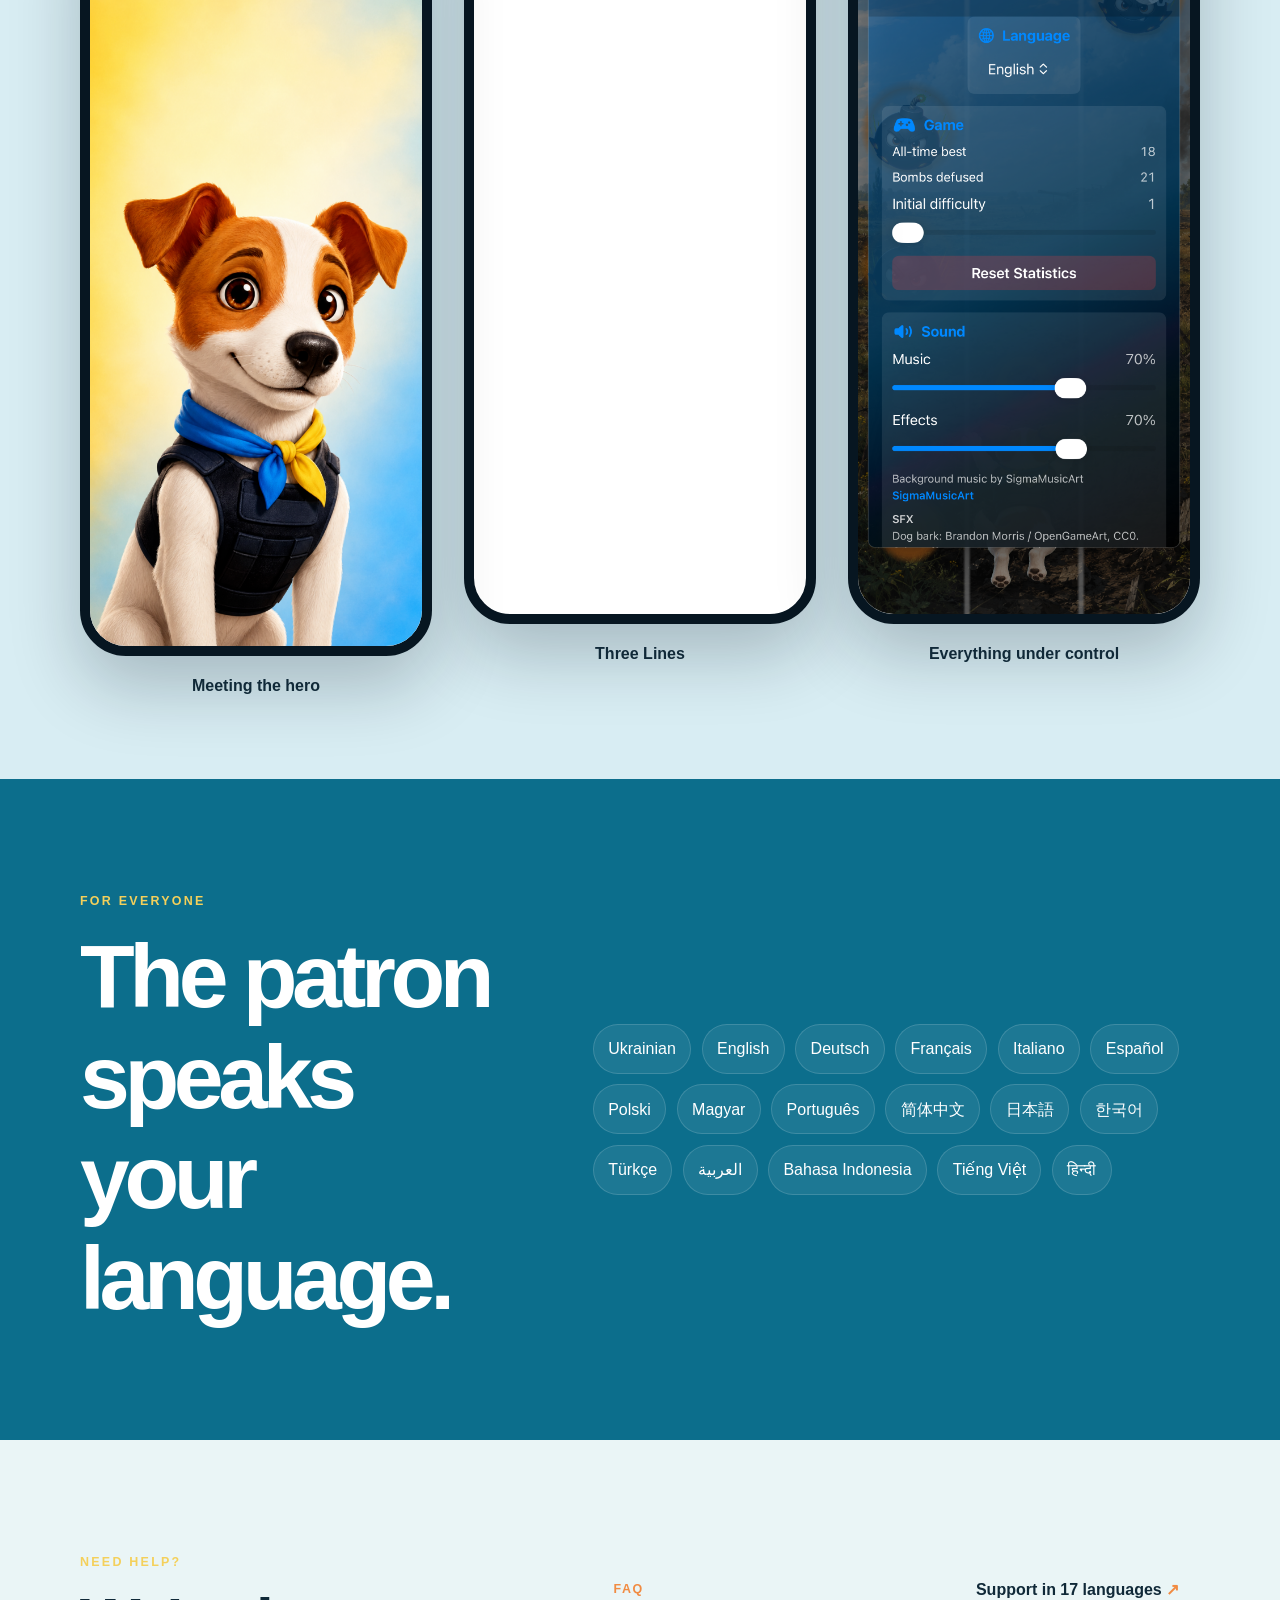
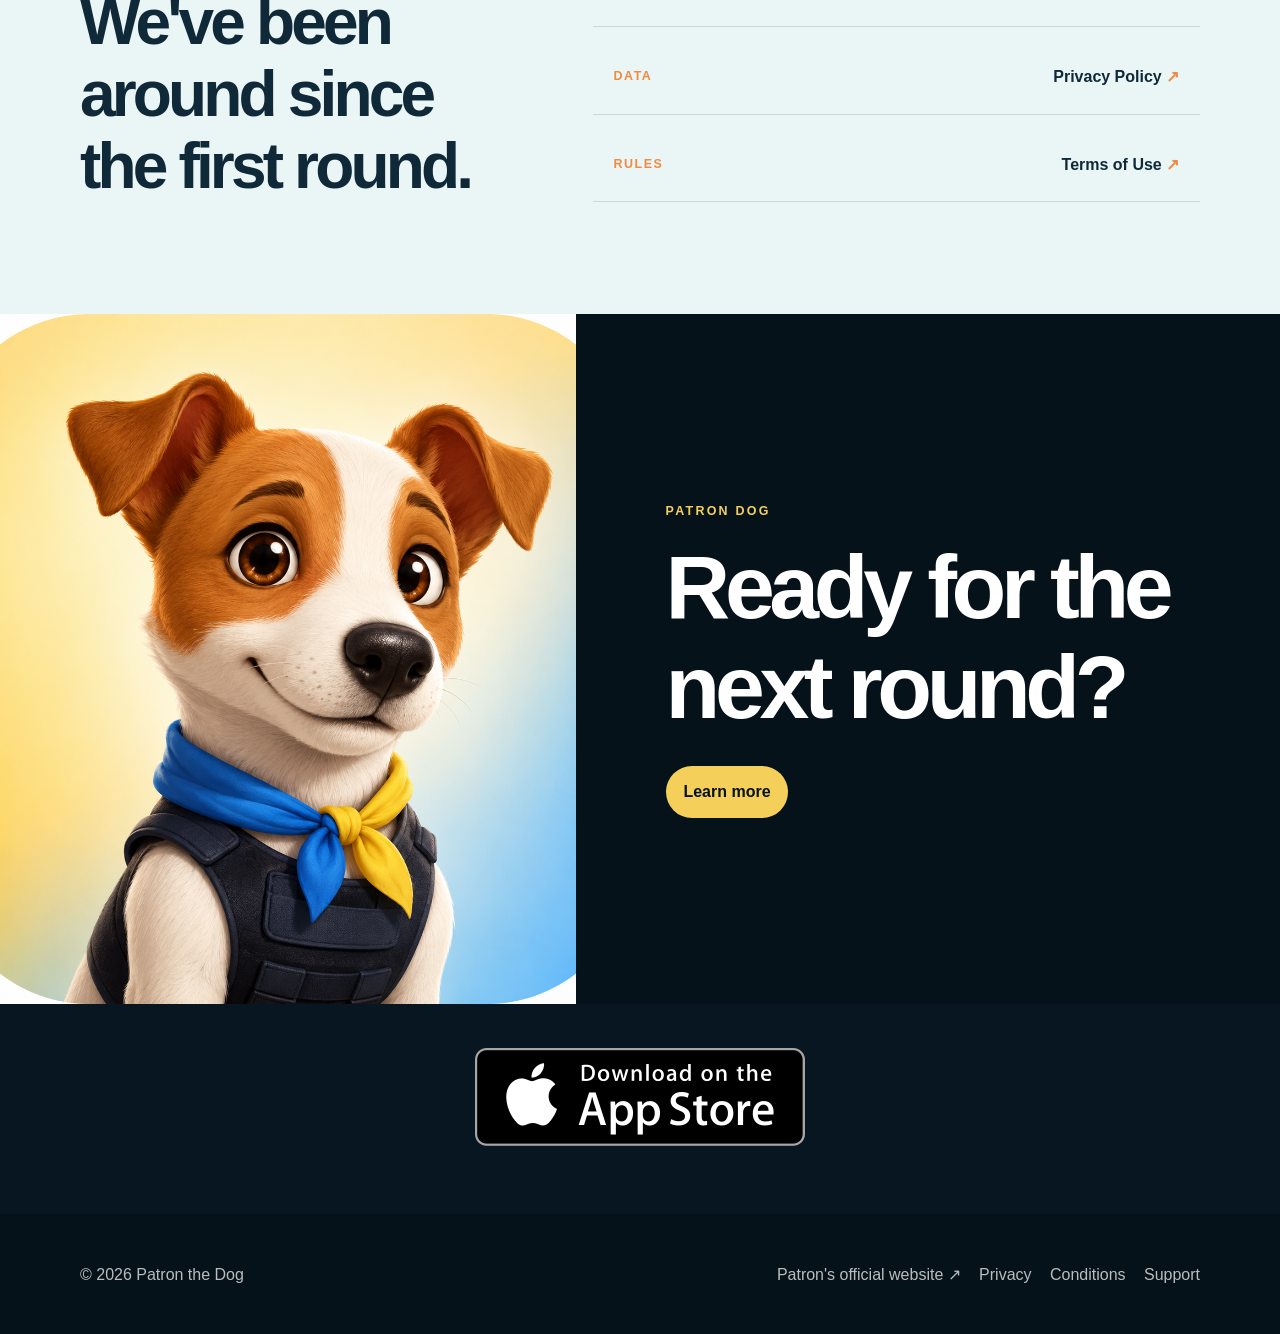
==== commit 6fdabd90: "Normalize camelCase Docs and fix localization controls" ====
--- a/index.html
+++ b/index.html
@@ -7,20 +7,20 @@
   <meta name="description" content="Пес Патрон — аркадна гра для iPhone про реакцію, три лінії та знешкодження бубухів.">
   <meta property="og:title" content="Пес Патрон — мобільна аркада">
   <meta property="og:description" content="Три лінії. Один відважний пес. Жодного зайвого бубуха.">
-  <meta property="og:image" content="images/patron-portrait.png">
+  <meta property="og:image" content="images/patronPortrait.png">
   <title>Пес Патрон — мобільна аркада</title>
-  <link rel="icon" type="image/png" href="images/patron-portrait.png">
-  <link rel="apple-touch-icon" href="images/patron-portrait.png">
-  <link rel="stylesheet" href="site.css?v=5">
-  <script src="page-translations.js?v=20260727-4" defer></script>
-  <script src="site-i18n.js?v=20260727-3" defer></script>
-  <script src="arcade-compliance.js?v=20260727-4" defer></script>
+  <link rel="icon" type="image/png" href="images/patronPortrait.png">
+  <link rel="apple-touch-icon" href="images/patronPortrait.png">
+  <link rel="stylesheet" href="site.css?v=20260728-1">
+  <script src="pageTranslations.js?v=20260727-4" defer></script>
+  <script src="siteI18n.js?v=20260727-3" defer></script>
+  <script src="arcadeCompliance.js?v=20260727-4" defer></script>
 </head>
 <body class="home" data-page="home">
   <a class="skip-link" href="#main" data-i18n="skip">Перейти до вмісту</a>
   <header class="topbar">
     <div class="shell topbar-inner">
-      <a class="brand" href="index.html"><img class="brand-mark" src="images/patron-portrait.png" alt=""><span data-i18n="brand">Пес Патрон</span></a>
+      <a class="brand" href="index.html"><img class="brand-mark" src="images/patronPortrait.png" alt=""><span data-i18n="brand">Пес Патрон</span></a>
       <nav class="nav" aria-label="Навігація сайту" data-i18n-aria="navLabel">
         <a class="nav-link" href="#game" data-i18n="game">Гра</a>
         <a class="nav-link" href="#screens" data-i18n="screens">Екрани</a>
@@ -38,7 +38,7 @@
         <div class="hero-copy">
           <p class="game-kicker">Аркада для iPhone · iOS 15+</p>
           <h1>Три лінії.<br><em>Один герой.</em></h1>
-          <p class="hero-summary">Допоможіть Патрону знешкоджувати бубухи, тримати темп і ставити нові рекорди. Просто почати. Неможливо вчасно зупинитися.</p>
+          <p class="hero-summary">Допоможіть Псу Патрону знешкоджувати бубухи, тримати темп і ставити нові рекорди. Просто почати. Неможливо вчасно зупинитися.</p>
           <div class="hero-actions">
             <a class="button primary" href="#game">Дивитися, як грати</a>
             <a class="button ghost" href="support.html">Підтримка</a>
@@ -48,7 +48,7 @@
         </div>
         <div class="hero-character">
           <div class="sun-disc"></div>
-          <img src="images/patron-portrait.png" alt="Пес Патрон у синьо-жовтій хустці">
+          <img src="images/patronPortrait.png" alt="Пес Патрон у синьо-жовтій хустці">
           <span class="hero-sticker">Готовий<br>до гри!</span>
         </div>
       </div>
@@ -60,11 +60,11 @@
         <div class="section-heading">
           <p class="game-kicker">Механіка</p>
           <h2>Один свайп.<br>Миттєве рішення.</h2>
-          <p>Бубухи падають трьома лініями. Переміщуйте Патрона ліворуч і праворуч, обирайте правильну позицію та не пропускайте ціль.</p>
+          <p>Бубухи падають трьома лініями. Переміщуйте Пса Патрона ліворуч і праворуч, обирайте правильну позицію та не пропускайте ціль.</p>
         </div>
         <div class="mechanic-grid">
           <article class="mechanic-card"><span>01</span><h3>Читайте поле</h3><p>Стежте одразу за трьома лініями й визначайте, який бубух буде наступним.</p></article>
-          <article class="mechanic-card featured"><span>02</span><h3>Рухайте Патрона</h3><p>Проведіть пальцем ліворуч або праворуч, щоб перейти на сусідню лінію.</p></article>
+          <article class="mechanic-card featured"><span>02</span><h3>Рухайте Пса Патрона</h3><p>Проведіть пальцем ліворуч або праворуч, щоб перейти на сусідню лінію.</p></article>
           <article class="mechanic-card"><span>03</span><h3>Тримайте темп</h3><p>Що довше триває раунд, то швидша гра. Три життя дають шанс виправити помилку.</p></article>
         </div>
       </div>
@@ -89,16 +89,16 @@
           <div><p class="game-kicker">Справжня гра</p><h2>Як виглядає гра</h2></div>
         </div>
         <div class="phone-gallery">
-          <figure class="phone phone-center"><div class="phone-screen"><img src="images/launch.png" alt="Стартовий екран із Патроном"></div><figcaption>Знайомство з героєм</figcaption></figure>
-          <figure class="phone phone-tall"><div class="phone-screen"><img src="images/screenshot-gameplay.png?v=20260727-3" alt="Ігровий процес Пес Патрон"></div><figcaption>Три лінії</figcaption></figure>
-          <figure class="phone phone-tall"><div class="phone-screen"><img src="images/screenshot-settings.png?v=20260727-3" alt=""></div><figcaption>Усе під контролем</figcaption></figure>
+          <figure class="phone phone-center"><div class="phone-screen"><img src="images/launch.png" alt="Стартовий екран із Псом Патроном"></div><figcaption>Знайомство з героєм</figcaption></figure>
+          <figure class="phone phone-tall"><div class="phone-screen"><img src="images/screenshotGameplay.png?v=20260727-3" alt="Ігровий процес Пес Патрон"></div><figcaption>Три лінії</figcaption></figure>
+          <figure class="phone phone-tall"><div class="phone-screen"><img src="images/screenshotSettings.png?v=20260727-3" alt=""></div><figcaption>Усе під контролем</figcaption></figure>
         </div>
       </div>
     </section>
 
     <section class="languages-band" data-page-fragment="languages">
       <div class="shell languages-grid">
-        <div><p class="game-kicker">Для всіх</p><h2>Патрон говорить<br>вашою мовою.</h2></div>
+        <div><p class="game-kicker">Для всіх</p><h2>Пес Патрон говорить<br>вашою мовою.</h2></div>
         <div class="language-cloud" aria-label="Підтримувані мови">
           <span>Українська</span><span>English</span><span>Deutsch</span><span>Français</span><span>Italiano</span><span>Español</span><span>Polski</span><span>Magyar</span><span>Português</span><span>简体中文</span><span>日本語</span><span>한국어</span><span>Türkçe</span><span>العربية</span><span>Bahasa Indonesia</span><span>Tiếng Việt</span><span>हिन्दी</span>
         </div>
@@ -117,19 +117,19 @@
     </section>
 
     <section class="final-game-cta" data-page-fragment="cta">
-      <img src="images/patron-portrait.png" alt="" aria-hidden="true">
+      <img src="images/patronPortrait.png" alt="" aria-hidden="true">
       <div><p class="game-kicker">Пес Патрон</p><h2>Готові до<br>наступного раунду?</h2><a class="button primary" href="support.html">Дізнатися більше</a></div>
     </section>
 
     <section class="app-store-band app-store-band-bottom" aria-label="App Store">
       <div class="shell app-store-band-inner">
         <a class="app-store-badge-link" href="https://apps.apple.com/" target="_blank" rel="noreferrer" aria-label="Download on the App Store">
-          <img class="app-store-badge" src="images/app-store-badge.png" alt="Download on the App Store">
+          <img class="app-store-badge" src="images/appStoreBadge.png" alt="Download on the App Store">
         </a>
       </div>
     </section>
   </main>
 
-  <footer class="footer"><div class="shell footer-inner"><span>© 2026 <span data-i18n="brand">Пес Патрон</span></span><div class="footer-links"><a href="https://linktr.ee/patron_dsns" target="_blank" rel="noreferrer" data-i18n="officialSite">Офіційний сайт Патрона ↗</a><a href="privacy.html" data-i18n="privacy">Конфіденційність</a><a href="terms.html" data-i18n="terms">Умови</a><a href="support.html" data-i18n="support">Підтримка</a></div></div></footer>
+  <footer class="footer"><div class="shell footer-inner"><span>© 2026 <span data-i18n="brand">Пес Патрон</span></span><div class="footer-links"><a href="https://linktr.ee/patron_dsns" target="_blank" rel="noreferrer" data-i18n="officialSite">Офіційний сайт Пса Патрона ↗</a><a href="privacy.html" data-i18n="privacy">Конфіденційність</a><a href="terms.html" data-i18n="terms">Умови</a><a href="support.html" data-i18n="support">Підтримка</a></div></div></footer>
 </body>
 </html>
--- a/site.css
+++ b/site.css
@@ -1,21 +1,21 @@
 :root {
-  --ink: #06121a;
+  --ink: #06121A;
   --navy: #071621;
-  --blue: #0c2e40;
-  --blue-light: #164b64;
-  --paper: #f5f0e4;
-  --paper-2: #fffaf0;
+  --blue: #0C6E8C;
+  --blue-light: #63C5DF;
+  --paper: #EAF5F6;
+  --paper-2: #FFFFFF;
   --text: #102938;
-  --muted: #58707c;
-  --line: rgba(16, 41, 56, 0.14);
-  --yellow: #f4d05b;
-  --orange: #f18b42;
-  --teal: #63c5df;
-  --sand: #9b783b;
-  --white: #ffffff;
+  --muted: #58707C;
+  --line: rgba(16, 81, 105, .16);
+  --yellow: #F4D05B;
+  --orange: #F18B42;
+  --teal: #63C5DF;
+  --sand: #9B783B;
+  --white: #FFFFFF;
+  --shadow: rgba(7, 22, 33, .12);
   --max: 1120px;
   --reading: 790px;
-  --shadow: 0 24px 70px rgba(7, 22, 33, 0.12);
 }
 
 * {
@@ -30,7 +30,8 @@
   margin: 0;
   color: var(--text);
   background:
-    radial-gradient(circle at 10% 12%, rgba(99, 197, 223, 0.12), transparent 24rem),
+    radial-gradient(circle at 10% 12%, rgba(99, 197, 223, .16), transparent 24rem),
+    radial-gradient(circle at 88% 20%, rgba(244, 208, 91, .16), transparent 25rem),
     linear-gradient(180deg, var(--paper-2), var(--paper));
   font-family: "Avenir Next", "Trebuchet MS", "Segoe UI", sans-serif;
   line-height: 1.7;
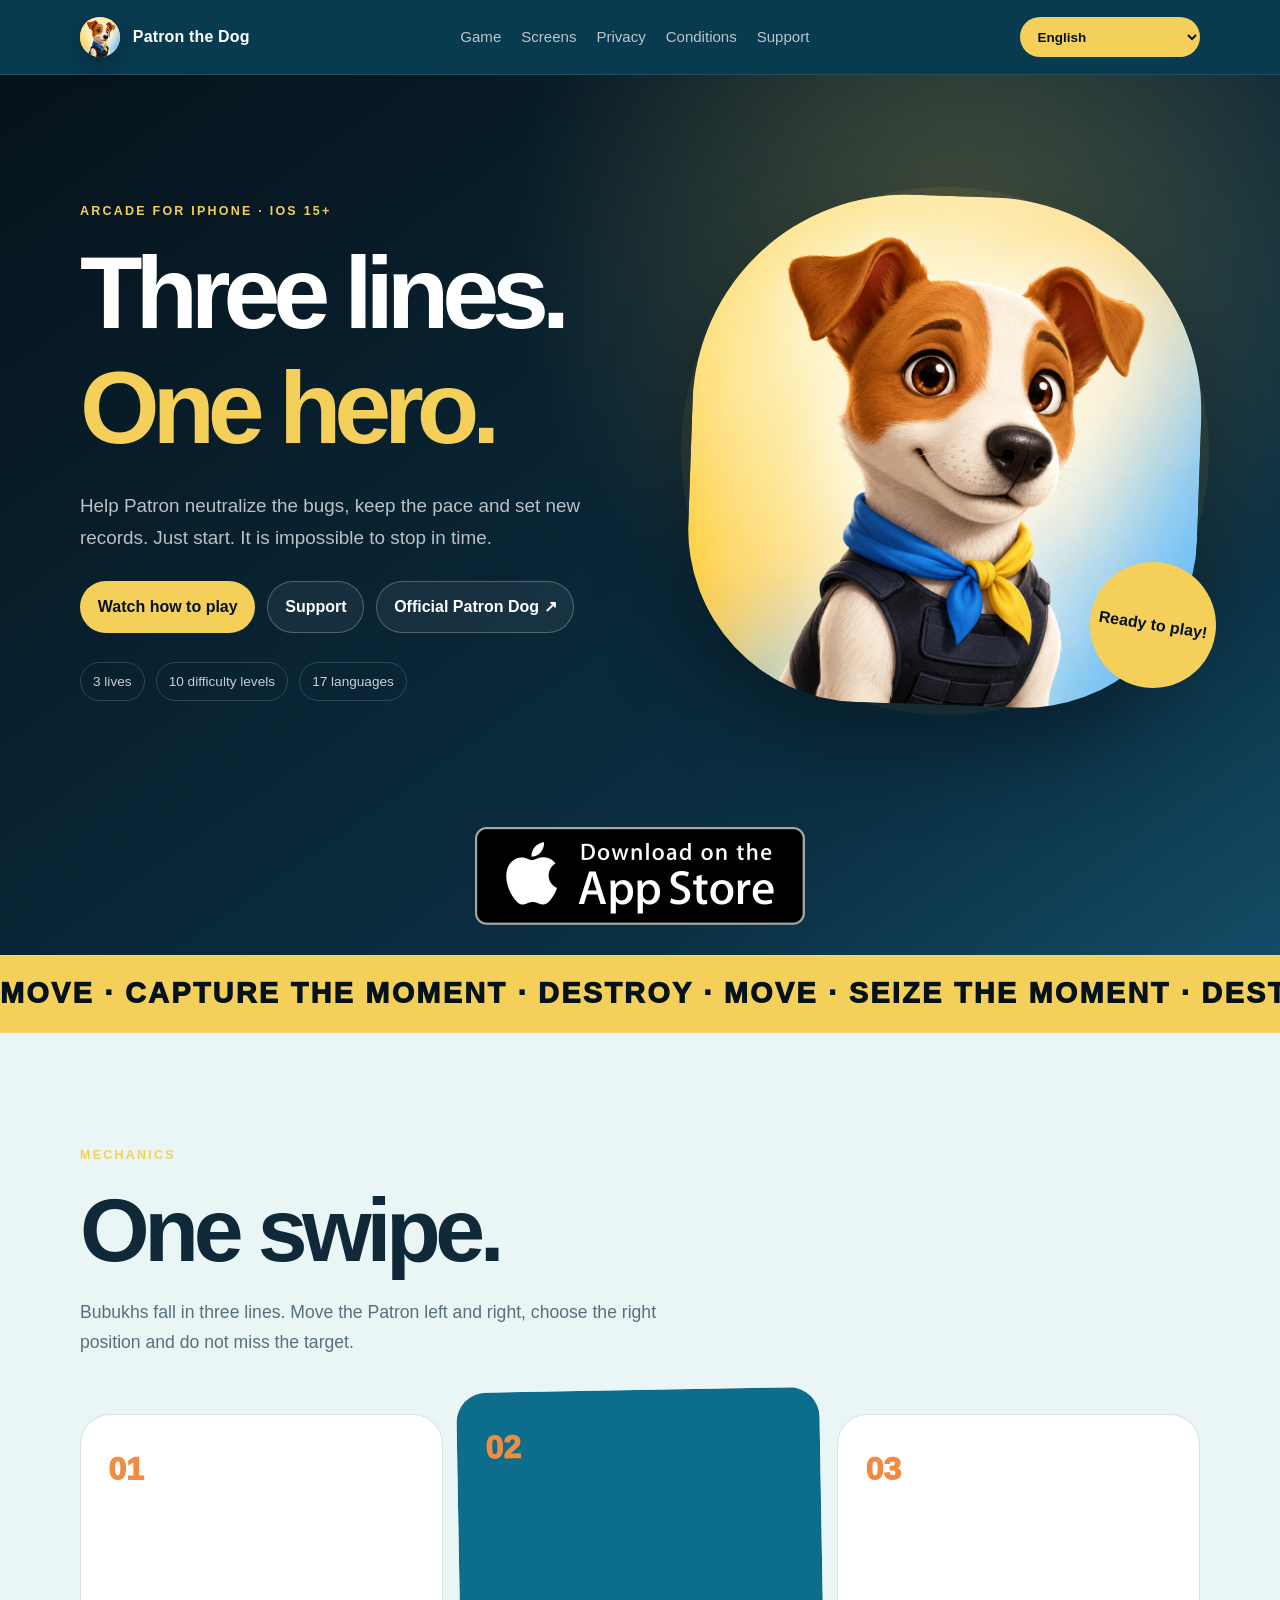
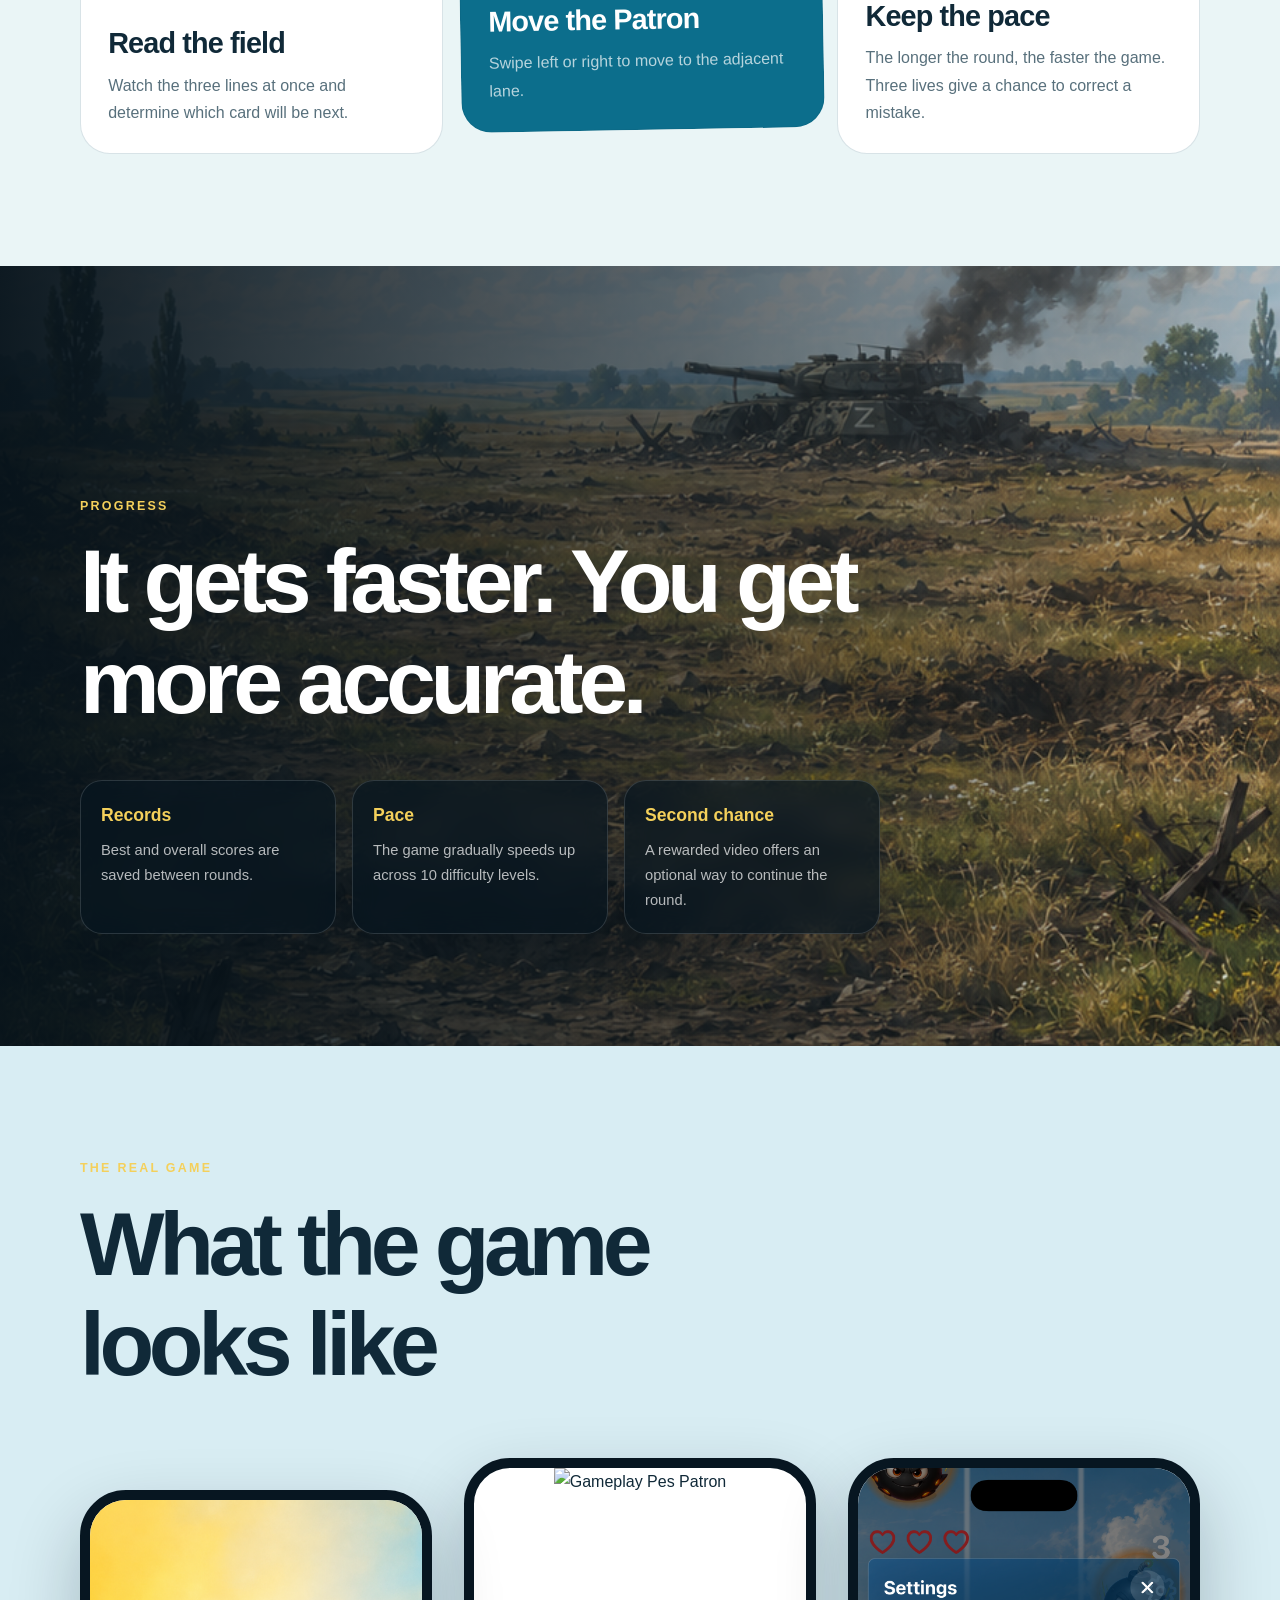
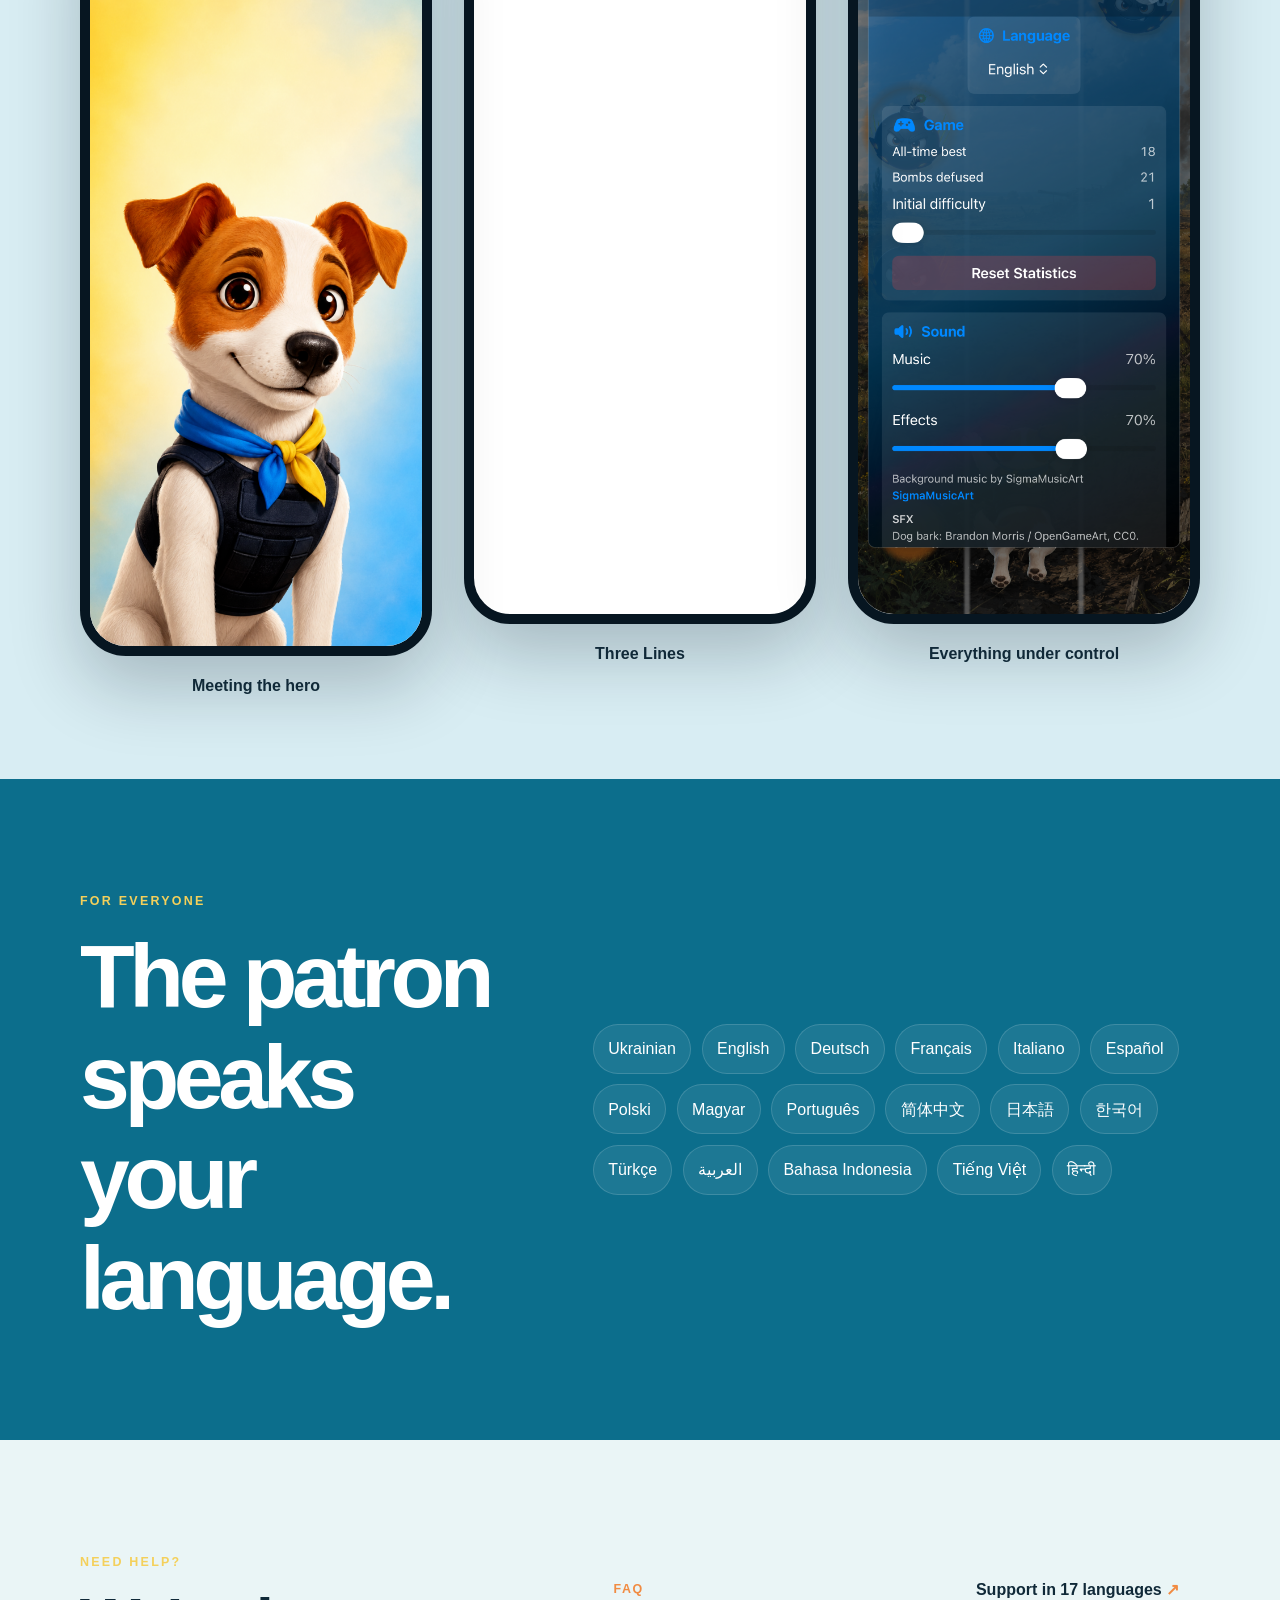
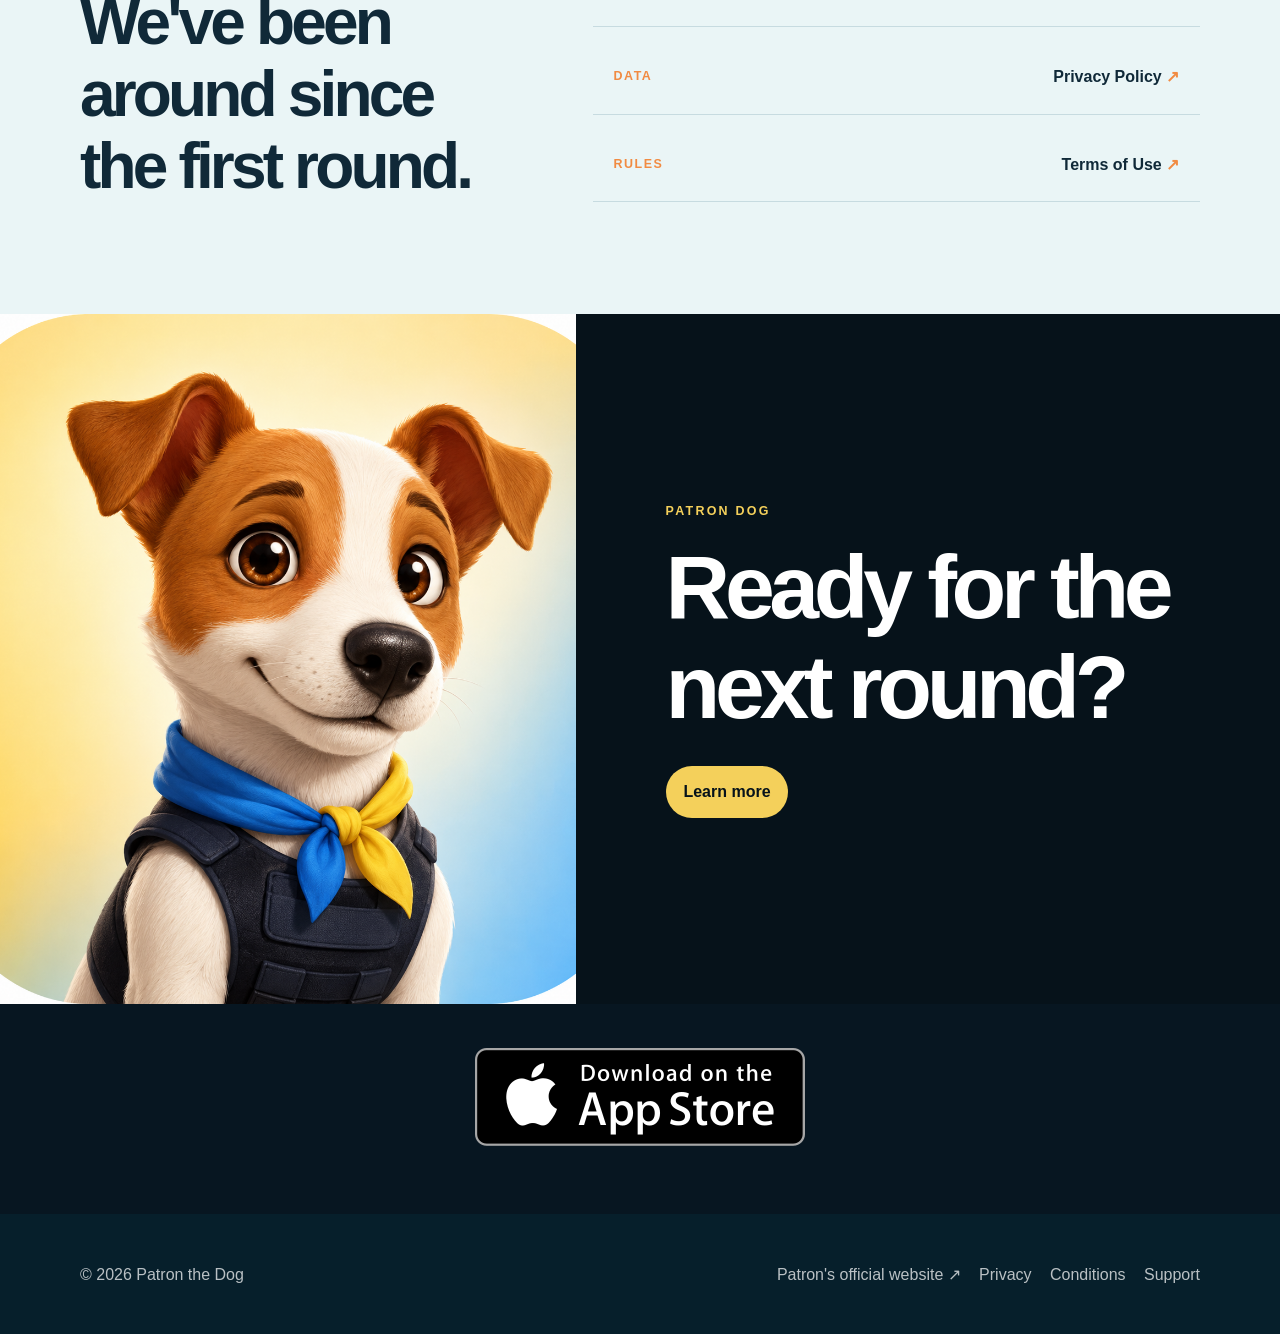
==== commit 74ac9478: "Apply game palette across support pages" ====
--- a/index.html
+++ b/index.html
@@ -11,7 +11,7 @@
   <title>Пес Патрон — мобільна аркада</title>
   <link rel="icon" type="image/png" href="images/patronPortrait.png">
   <link rel="apple-touch-icon" href="images/patronPortrait.png">
-  <link rel="stylesheet" href="site.css?v=20260728-1">
+  <link rel="stylesheet" href="site.css?v=20260728-7">
   <script src="pageTranslations.js?v=20260727-4" defer></script>
   <script src="siteI18n.js?v=20260727-3" defer></script>
   <script src="arcadeCompliance.js?v=20260727-4" defer></script>
--- a/site.css
+++ b/site.css
@@ -1186,3 +1186,15 @@
     max-width: 42vw;
   }
 }
+
+/* Shared support and legal pages use Patron's navy and signal-blue palette. */
+.topbar, .home .topbar { background: rgba(9, 61, 83, .94); }
+body:not(.home) { background: radial-gradient(circle at 12% 12%, rgba(99, 197, 223, .34), transparent 22rem), radial-gradient(circle at 88% 18%, rgba(244, 208, 91, .25), transparent 24rem), linear-gradient(180deg, #F9FDFF, #E2F3F6 54%, #C9E8EF); }
+.legal-hero { background: radial-gradient(circle at 82% 16%, rgba(244, 208, 91, .43), transparent 23rem), linear-gradient(145deg, #083448, #0C6E8C 53%, #63C5DF); }
+.summary { border-color: rgba(12, 110, 140, .3); background: rgba(99, 197, 223, .22); }
+.toc, .stat-card, .faq details { border-color: rgba(12, 110, 140, .22); background: rgba(252, 254, 255, .8); }
+.faq details[open] { background: #FFFFFF; box-shadow: 0 14px 36px rgba(8, 52, 72, .12); }
+.document p, .document li, .faq-answer { color: #365466; }
+.page-card { background: linear-gradient(145deg, #083448, #0C6E8C 55%, #63C5DF); }
+.page-card::after { color: #F4D05B; }
+.footer { background: #061F2B; }
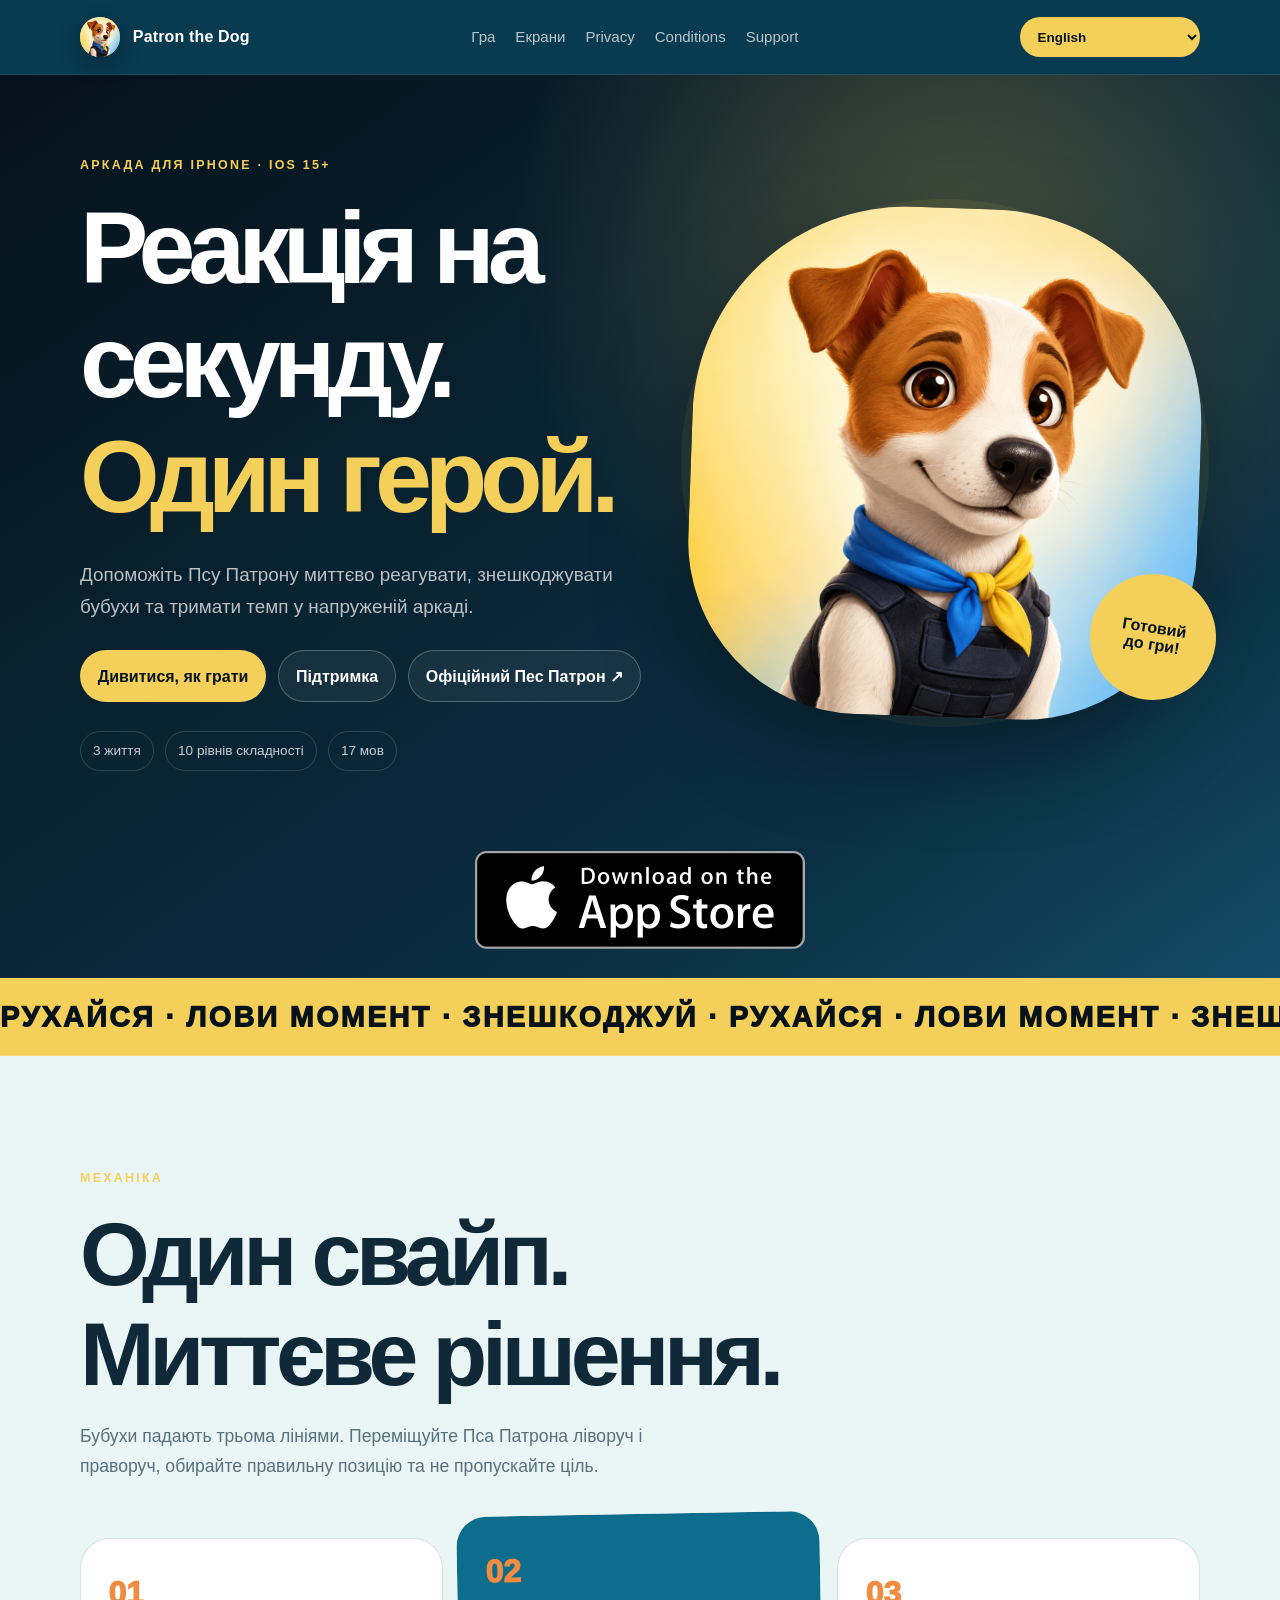
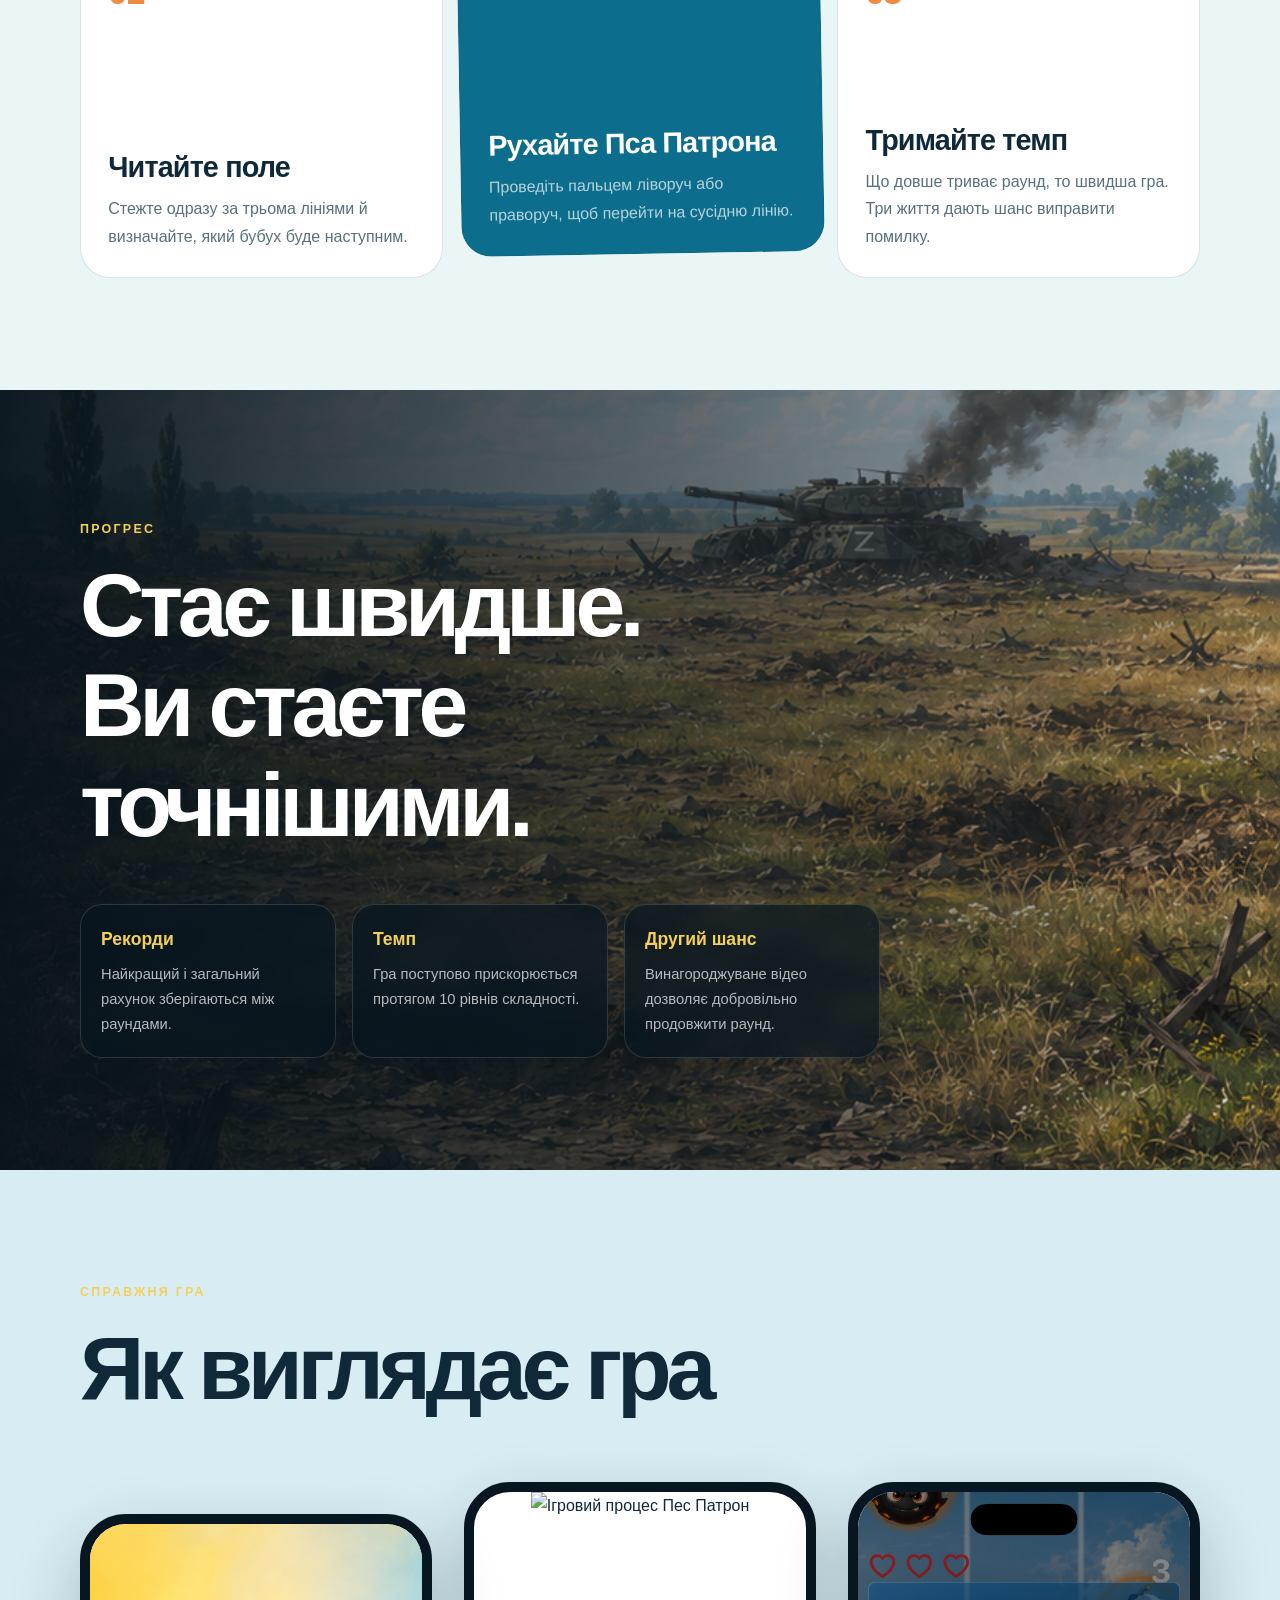
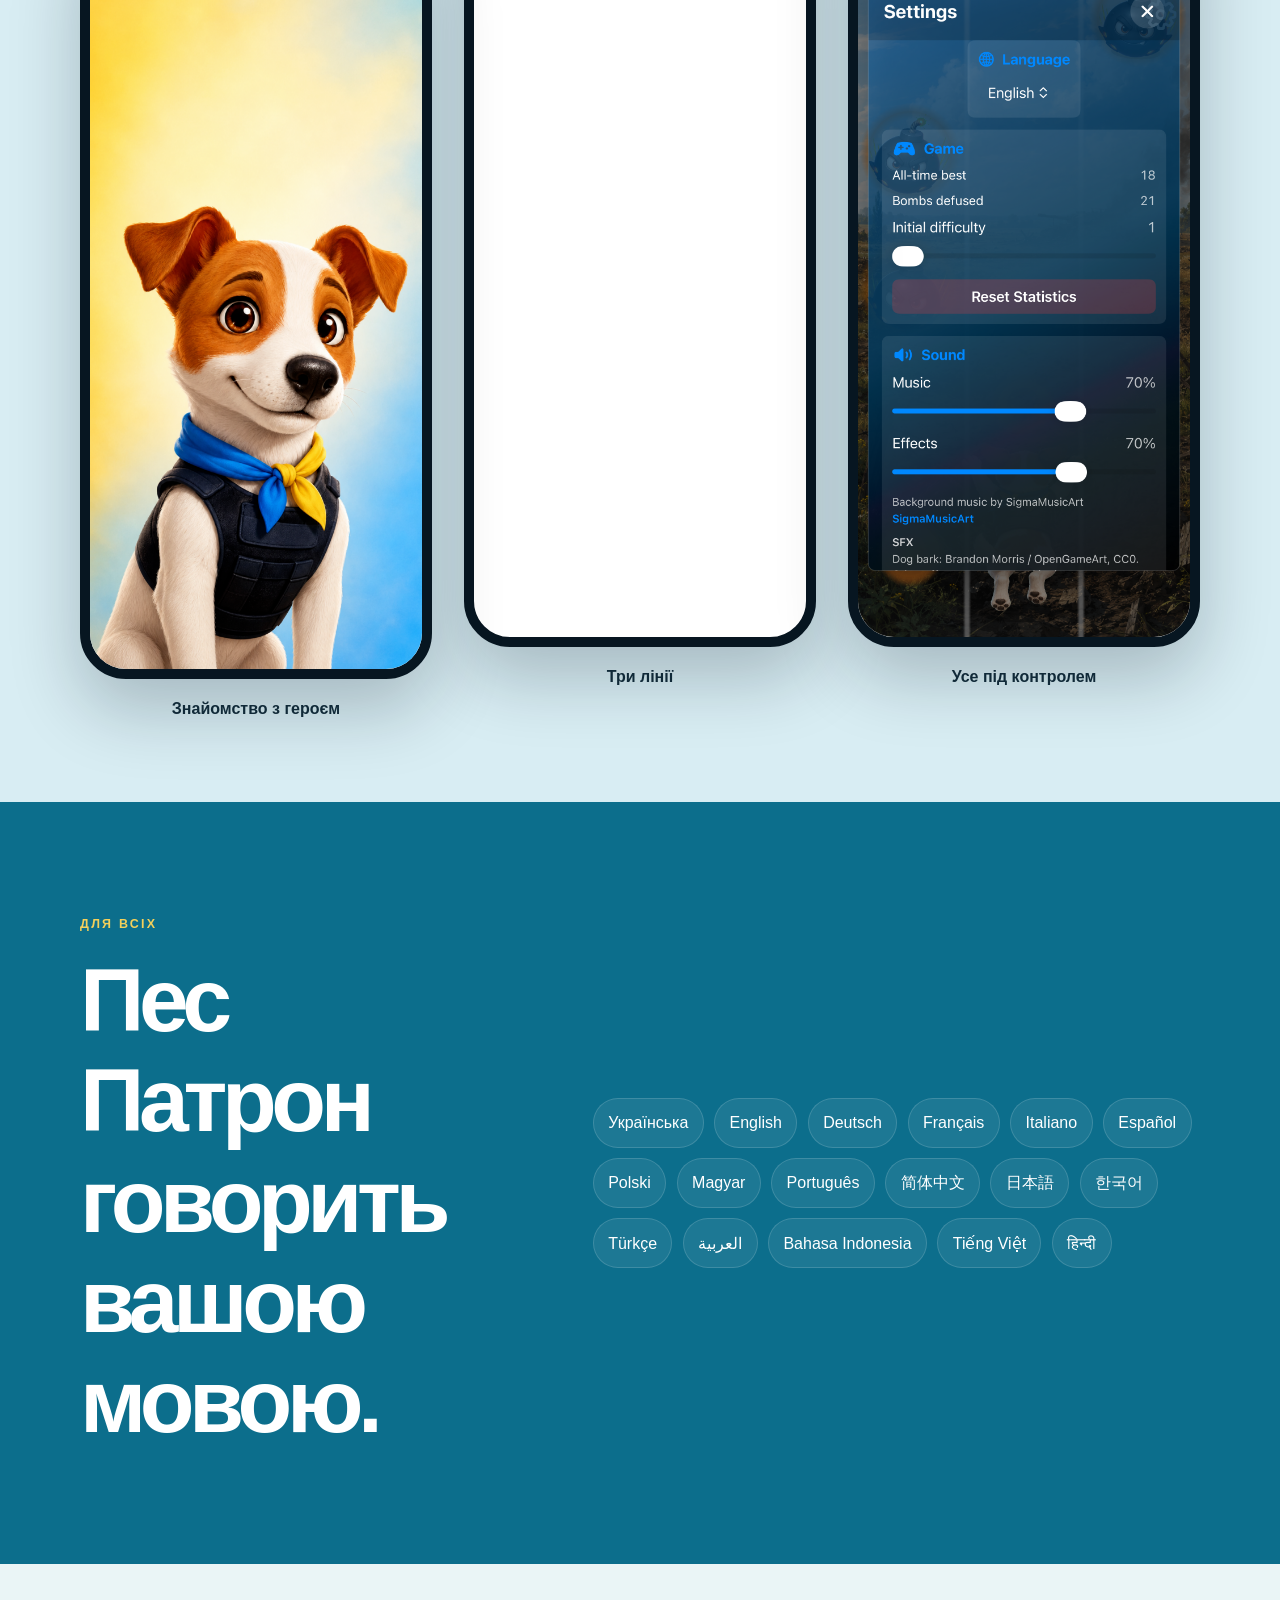
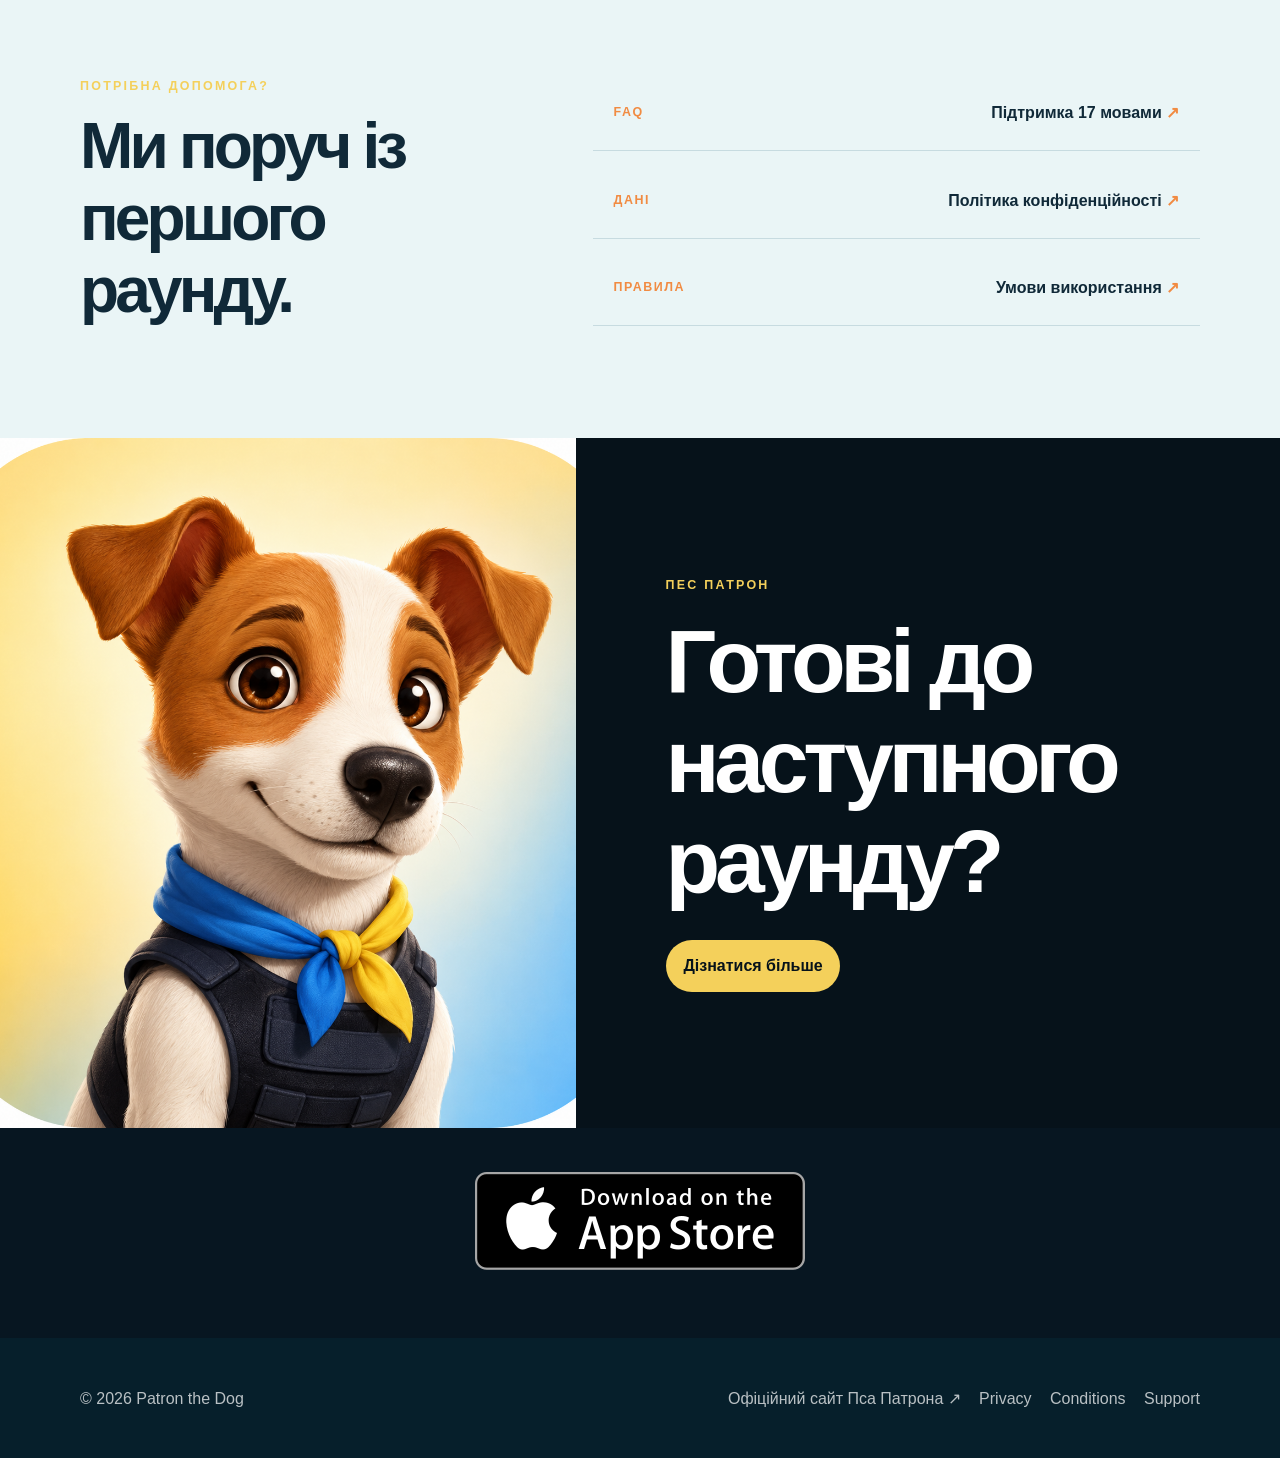
==== commit 0a628676: "Refresh site product copy" ====
--- a/index.html
+++ b/index.html
@@ -4,7 +4,7 @@
   <meta charset="utf-8">
   <meta name="viewport" content="width=device-width, initial-scale=1">
   <meta name="theme-color" content="#071621">
-  <meta name="description" content="Пес Патрон — аркадна гра для iPhone про реакцію, три лінії та знешкодження бубухів.">
+  <meta name="description" content="Пес Патрон — аркадна гра для iPhone, де Пес Патрон реагує миттєво та знешкоджує бубухи на трьох лініях.">
   <meta property="og:title" content="Пес Патрон — мобільна аркада">
   <meta property="og:description" content="Три лінії. Один відважний пес. Жодного зайвого бубуха.">
   <meta property="og:image" content="images/patronPortrait.png">
@@ -37,8 +37,8 @@
       <div class="shell game-hero-grid">
         <div class="hero-copy">
           <p class="game-kicker">Аркада для iPhone · iOS 15+</p>
-          <h1>Три лінії.<br><em>Один герой.</em></h1>
-          <p class="hero-summary">Допоможіть Псу Патрону знешкоджувати бубухи, тримати темп і ставити нові рекорди. Просто почати. Неможливо вчасно зупинитися.</p>
+          <h1>Реакція на секунду.<br><em>Один герой.</em></h1>
+          <p class="hero-summary">Допоможіть Псу Патрону миттєво реагувати, знешкоджувати бубухи та тримати темп у напруженій аркаді.</p>
           <div class="hero-actions">
             <a class="button primary" href="#game">Дивитися, як грати</a>
             <a class="button ghost" href="support.html">Підтримка</a>
